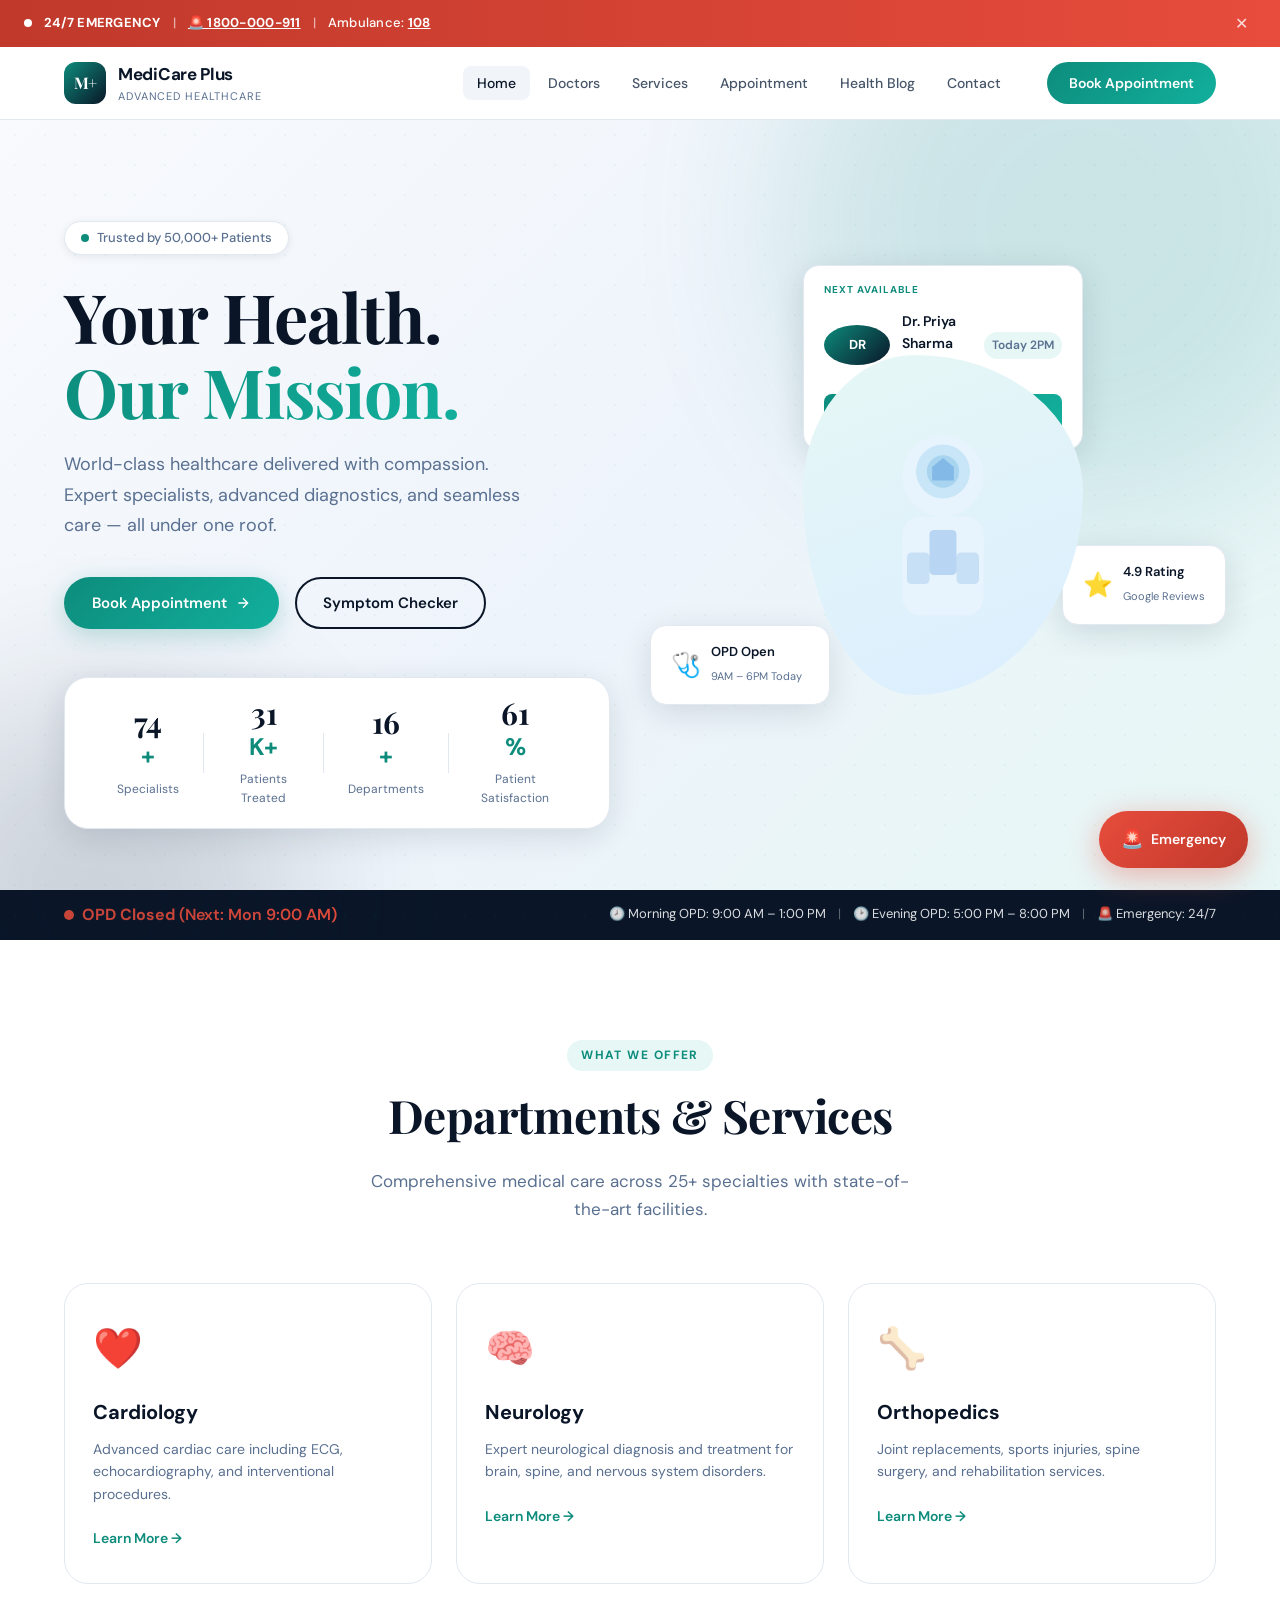
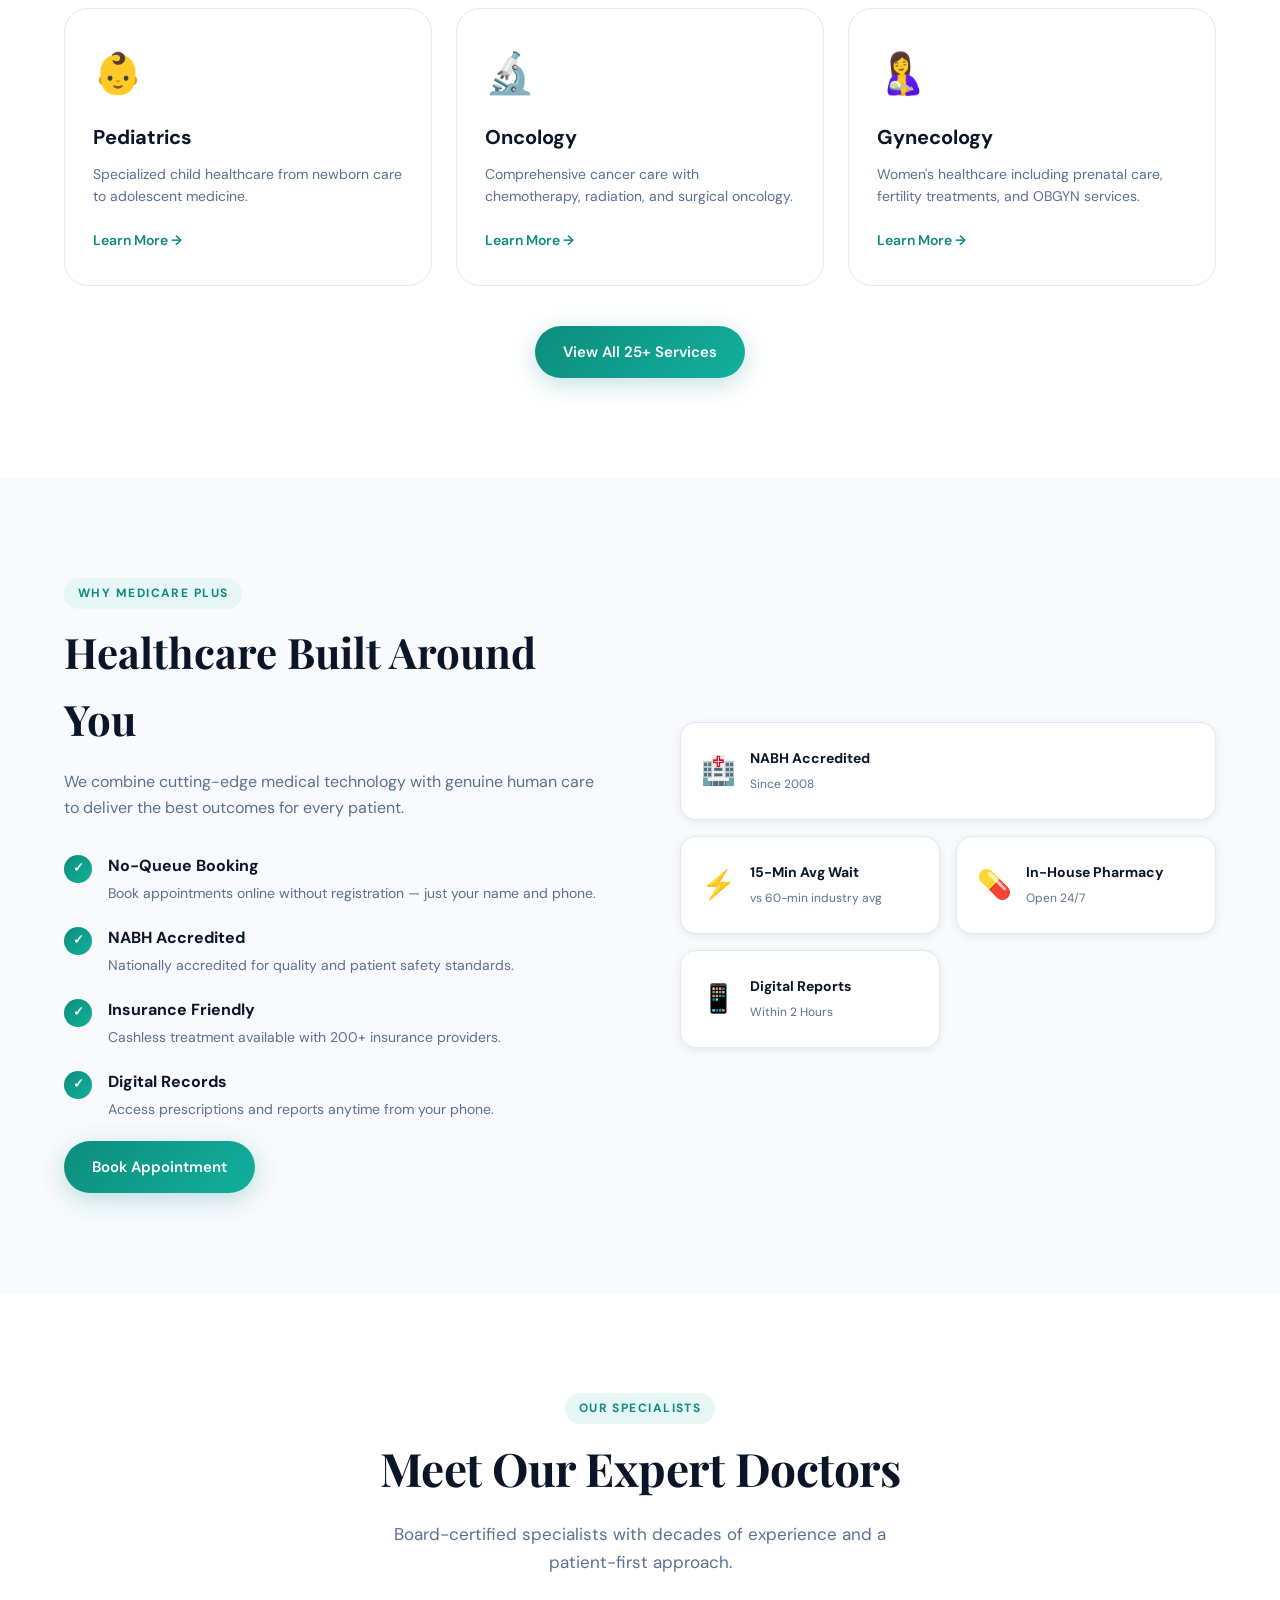
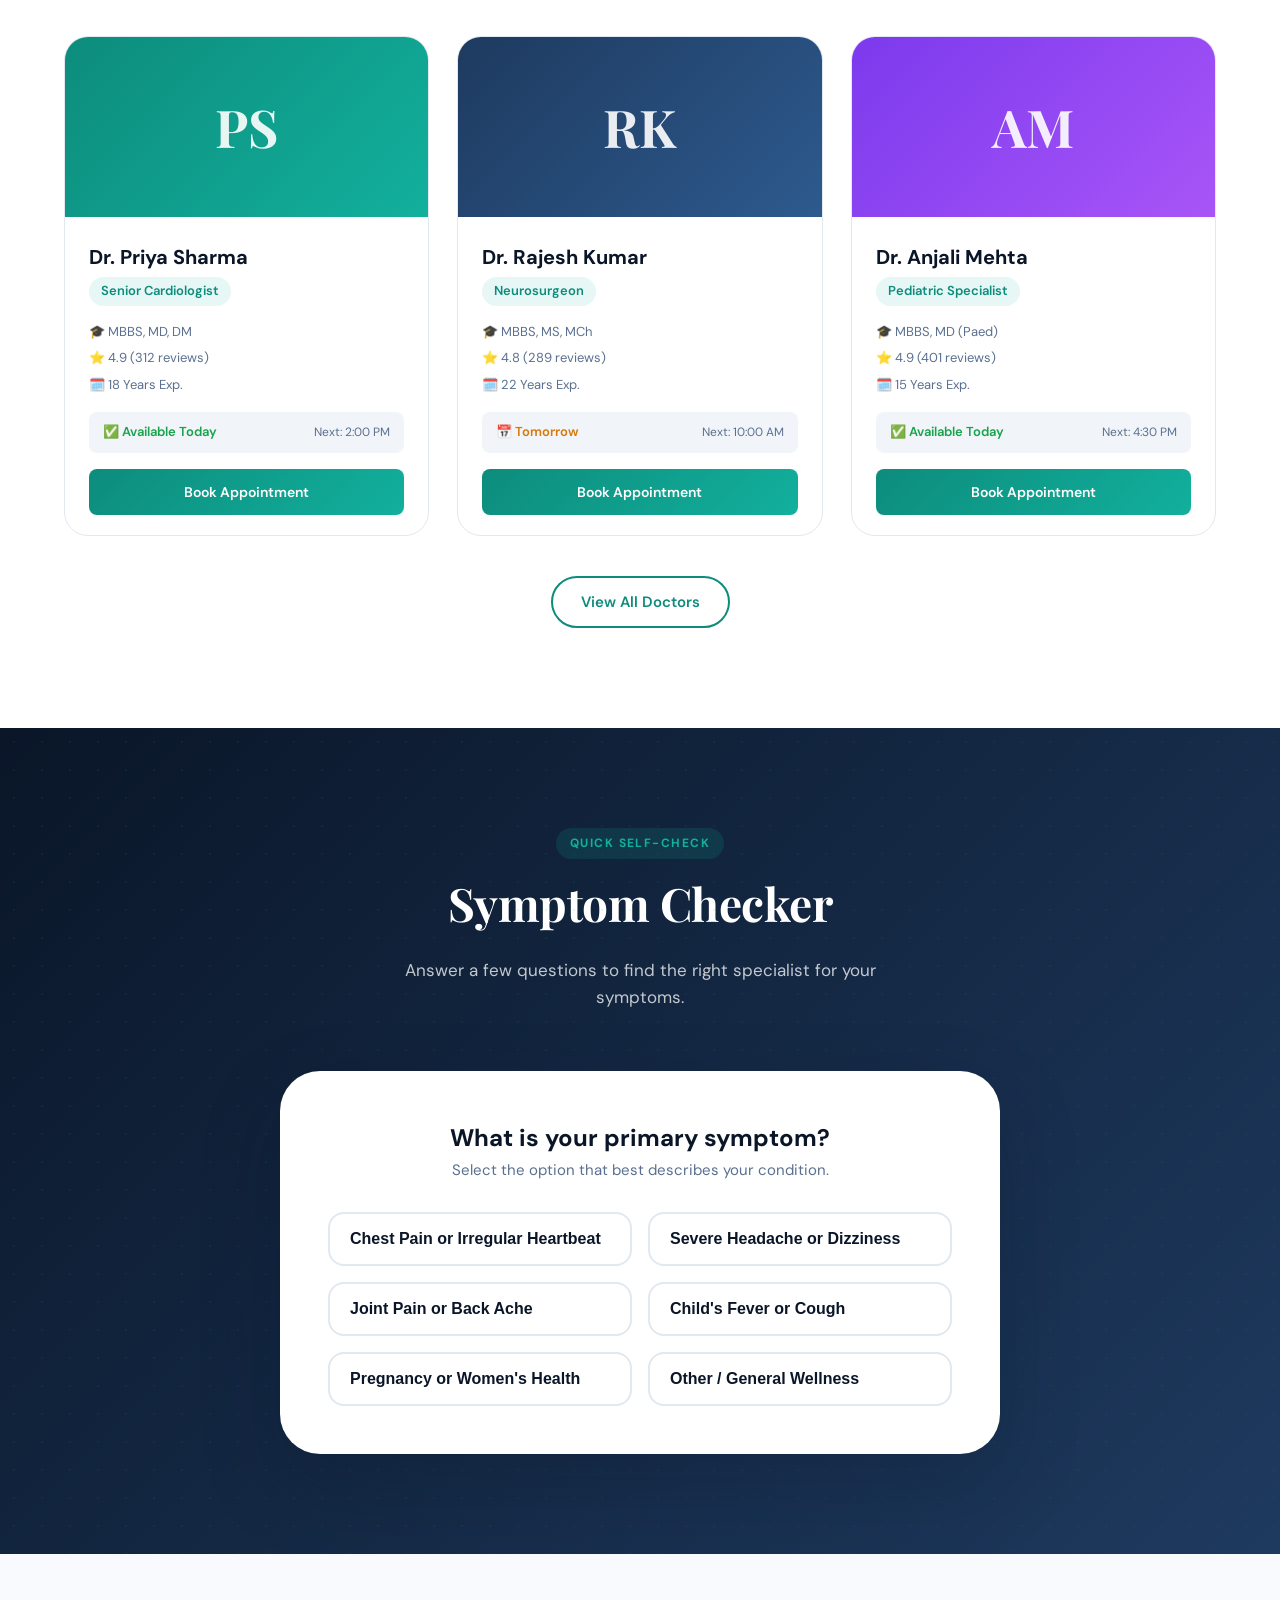
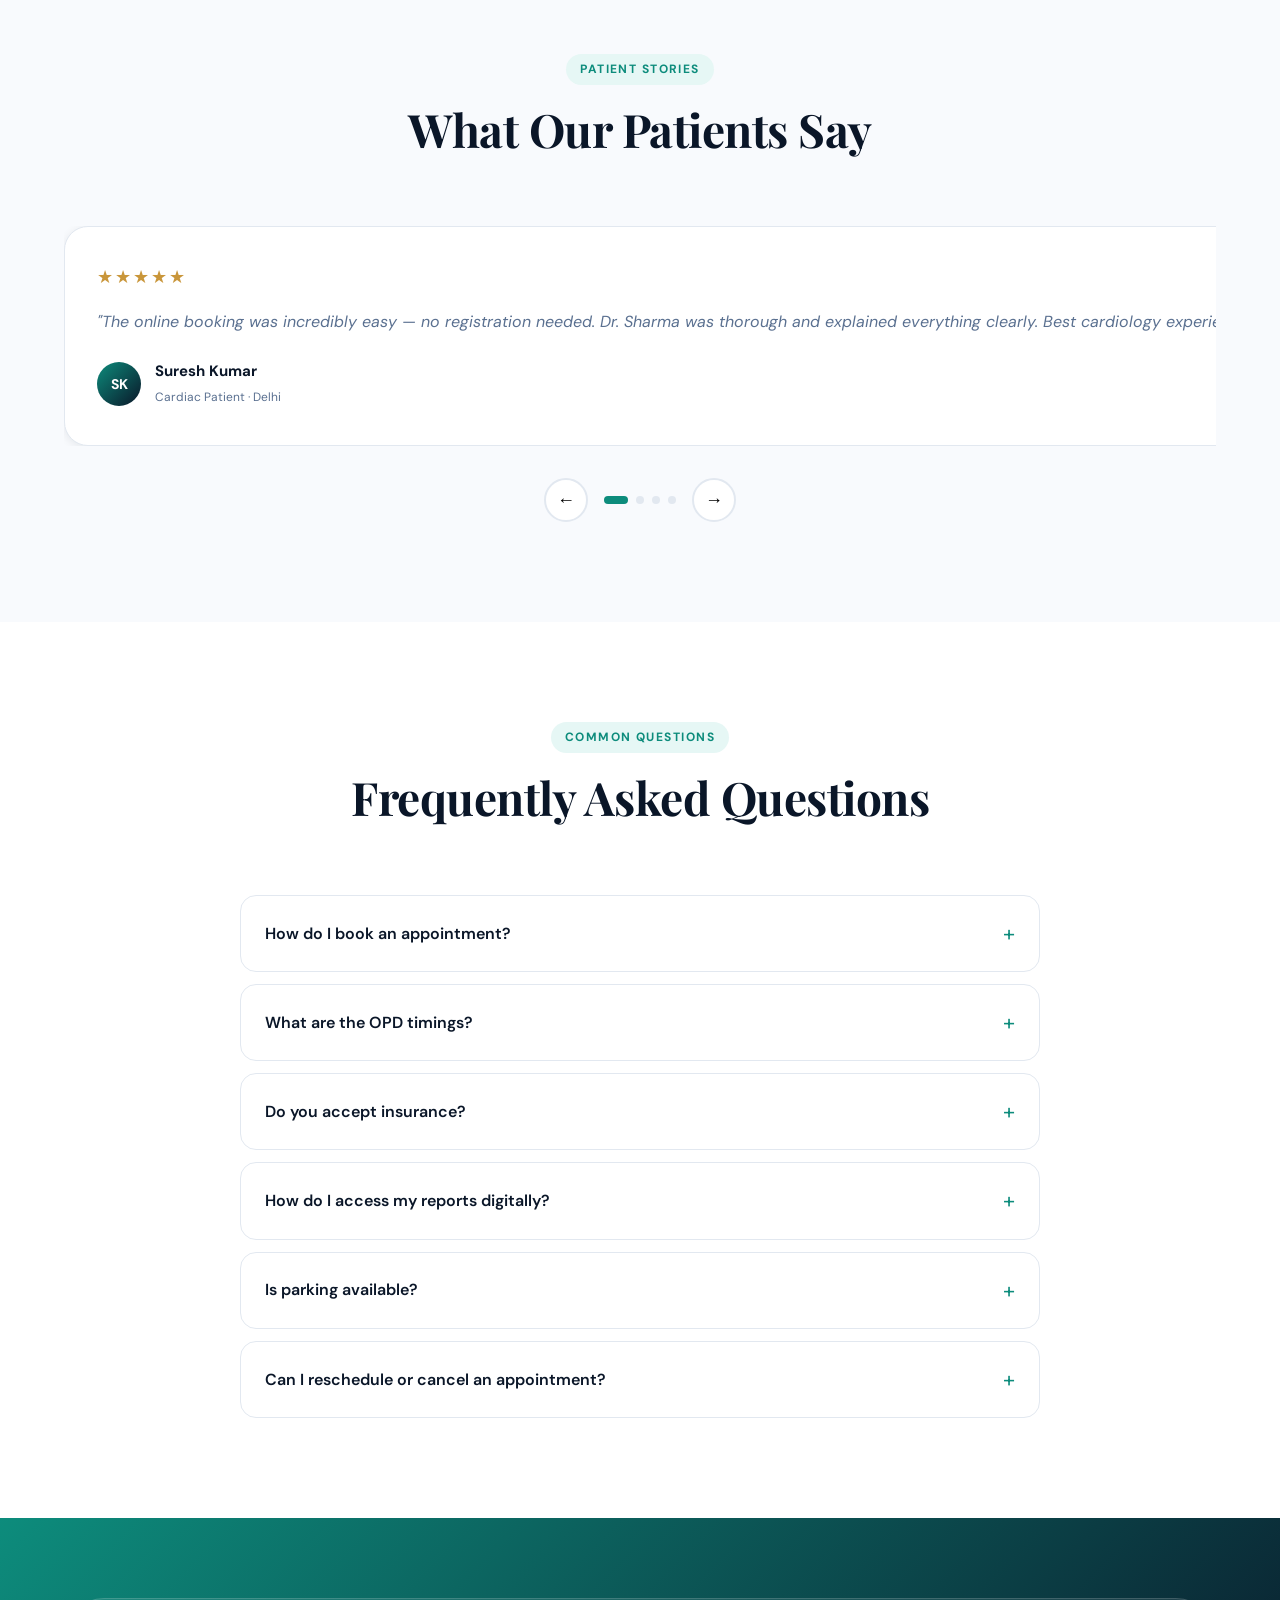
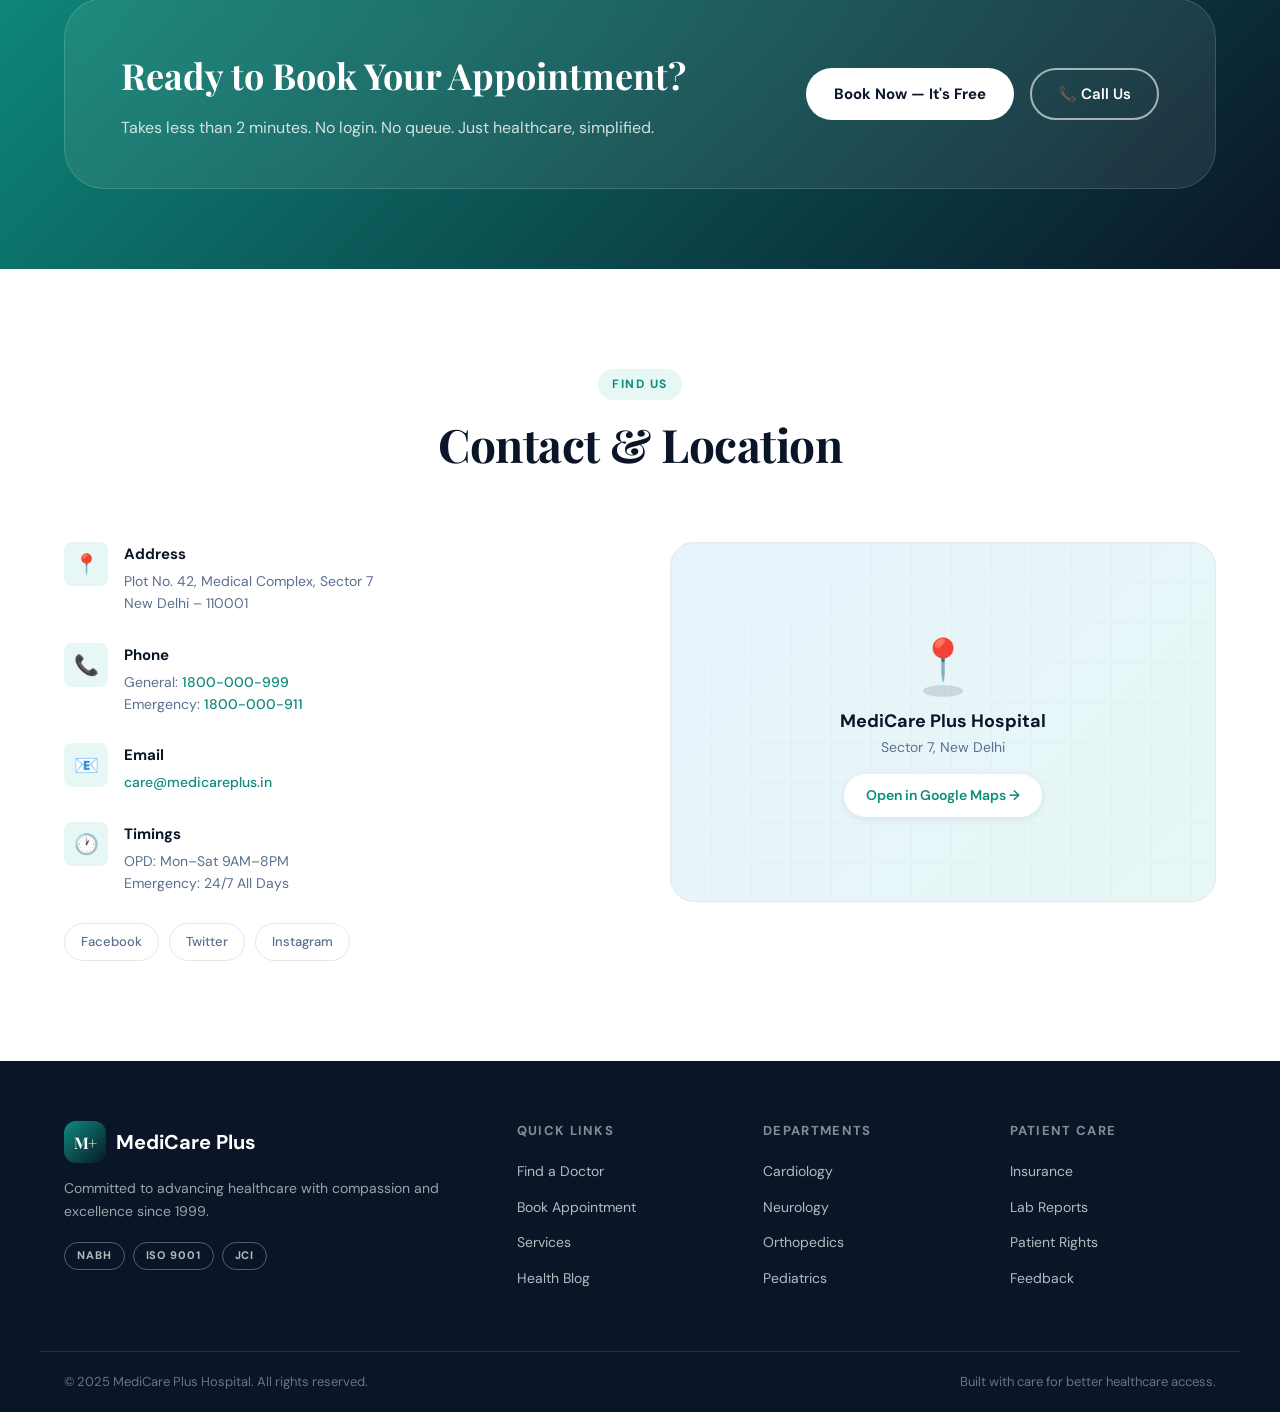
==== index.html @ 59590e00 "Fix structure, remove 503 error, add README and Vercel config" ====
<!DOCTYPE html>
<html lang="en">
<head>
  <meta charset="UTF-8" />
  <meta name="viewport" content="width=device-width, initial-scale=1.0" />
  <meta name="description" content="MediCare Plus — Advanced healthcare with compassionate service. Book appointments online, meet our specialists, and access world-class medical care." />
  <title>MediCare Plus Hospital | Advanced Healthcare</title>
  <link rel="stylesheet" href="css/styles.css" />
  <link rel="stylesheet" href="css/animations.css" />
  <link rel="preconnect" href="https://fonts.googleapis.com" />
  <link href="https://fonts.googleapis.com/css2?family=Playfair+Display:wght@400;600;700&family=DM+Sans:wght@300;400;500;600&family=DM+Mono:wght@400;500&display=swap" rel="stylesheet" />
</head>
<body>

  <!-- Emergency Floating Banner -->
  <div class="emergency-banner" id="emergencyBanner">
    <div class="emergency-inner">
      <span class="pulse-dot"></span>
      <strong>24/7 EMERGENCY</strong>
      <span class="sep">|</span>
      <a href="tel:+911800000911">🚨 1800-000-911</a>
      <span class="sep">|</span>
      <span>Ambulance: <a href="tel:+91108">108</a></span>
    </div>
    <button class="banner-close" onclick="document.getElementById('emergencyBanner').style.display='none'">✕</button>
  </div>

  <!-- Emergency Floating Call Button -->
  <a href="tel:+911800000911" class="fab-emergency" title="Emergency Call">
    <span class="fab-icon">🚨</span>
    <span class="fab-label">Emergency</span>
  </a>

  <!-- Navigation -->
  <nav class="navbar" id="navbar">
    <div class="nav-container">
      <a href="index.html" class="nav-logo">
        <div class="logo-mark">M+</div>
        <div class="logo-text">
          <span class="logo-name">MediCare Plus</span>
          <span class="logo-tagline">Advanced Healthcare</span>
        </div>
      </a>
      <ul class="nav-links" id="navLinks">
        <li><a href="index.html" class="active">Home</a></li>
        <li><a href="doctors.html">Doctors</a></li>
        <li><a href="services.html">Services</a></li>
        <li><a href="appointment.html">Appointment</a></li>
        <li><a href="blog.html">Health Blog</a></li>
        <li><a href="#contact">Contact</a></li>
      </ul>
      <a href="appointment.html" class="nav-cta">Book Appointment</a>
      <button class="nav-hamburger" id="hamburger" onclick="toggleMobileMenu()">
        <span></span><span></span><span></span>
      </button>
    </div>
  </nav>

  <!-- Hero Section -->
  <section class="hero" id="home">
    <div class="hero-bg">
      <div class="hero-shape shape-1"></div>
      <div class="hero-shape shape-2"></div>
      <div class="hero-dots"></div>
    </div>
    <div class="hero-container">
      <div class="hero-content animate-in">
        <div class="hero-badge">
          <span class="badge-dot"></span>
          Trusted by 50,000+ Patients
        </div>
        <h1 class="hero-title">
          Your Health.<br/>
          <span class="title-accent">Our Mission.</span>
        </h1>
        <p class="hero-subtitle">
          World-class healthcare delivered with compassion. Expert specialists, advanced diagnostics, and seamless care — all under one roof.
        </p>
        <div class="hero-actions">
          <a href="appointment.html" class="btn-primary">
            Book Appointment
            <svg width="16" height="16" viewBox="0 0 24 24" fill="none" stroke="currentColor" stroke-width="2"><path d="M5 12h14M12 5l7 7-7 7"/></svg>
          </a>
          <a href="#symptom-checker" class="btn-outline">Symptom Checker</a>
        </div>
        <div class="hero-stats">
          <div class="stat-item">
            <span class="stat-num" data-count="120">0</span><span>+</span>
            <span class="stat-label">Specialists</span>
          </div>
          <div class="stat-divider"></div>
          <div class="stat-item">
            <span class="stat-num" data-count="50">0</span><span>K+</span>
            <span class="stat-label">Patients Treated</span>
          </div>
          <div class="stat-divider"></div>
          <div class="stat-item">
            <span class="stat-num" data-count="25">0</span><span>+</span>
            <span class="stat-label">Departments</span>
          </div>
          <div class="stat-divider"></div>
          <div class="stat-item">
            <span class="stat-num" data-count="98">0</span><span>%</span>
            <span class="stat-label">Patient Satisfaction</span>
          </div>
        </div>
      </div>
      <div class="hero-visual animate-in-right">
        <div class="hero-card main-card">
          <div class="card-header-strip">Next Available</div>
          <div class="doctor-mini">
            <div class="doc-avatar doc-av-1">DR</div>
            <div>
              <strong>Dr. Priya Sharma</strong>
              <span>Cardiologist</span>
            </div>
            <span class="avail-badge avail-now">Today 2PM</span>
          </div>
          <a href="appointment.html" class="card-btn">Book Now</a>
        </div>
        <div class="hero-card float-card-1">
          <div class="fc-icon">🩺</div>
          <div>
            <strong>OPD Open</strong>
            <span>9AM – 6PM Today</span>
          </div>
        </div>
        <div class="hero-card float-card-2">
          <div class="fc-icon">⭐</div>
          <div>
            <strong>4.9 Rating</strong>
            <span>Google Reviews</span>
          </div>
        </div>
        <div class="hero-img-wrap">
          <div class="hero-img-placeholder">
            <svg viewBox="0 0 200 240" xmlns="http://www.w3.org/2000/svg">
              <circle cx="100" cy="70" r="45" fill="#e8f4fd"/>
              <rect x="55" y="115" width="90" height="110" rx="20" fill="#e8f4fd"/>
              <circle cx="100" cy="65" r="30" fill="#c8e6f7"/>
              <rect x="85" y="130" width="30" height="50" rx="5" fill="#4a90d9" opacity="0.3"/>
              <rect x="60" y="155" width="25" height="35" rx="5" fill="#4a90d9" opacity="0.2"/>
              <rect x="115" y="155" width="25" height="35" rx="5" fill="#4a90d9" opacity="0.2"/>
              <circle cx="100" cy="65" r="18" fill="#a8d4f0"/>
              <path d="M88 60 L100 50 L112 60 L112 75 L88 75 Z" fill="#4a90d9" opacity="0.4"/>
            </svg>
          </div>
        </div>
      </div>
    </div>
    <!-- Live OPD Timing Indicator -->
    <div class="opd-bar">
      <div class="opd-container">
        <div class="opd-item" id="opdStatus">
          <span class="opd-pulse" id="opdPulse"></span>
          <span id="opdText">Checking OPD Status...</span>
        </div>
        <div class="opd-timings">
          <span>🕗 Morning OPD: 9:00 AM – 1:00 PM</span>
          <span class="opd-sep">|</span>
          <span>🕑 Evening OPD: 5:00 PM – 8:00 PM</span>
          <span class="opd-sep">|</span>
          <span>🚨 Emergency: 24/7</span>
        </div>
      </div>
    </div>
  </section>

  <!-- Services Section -->
  <section class="services-preview section-pad" id="services">
    <div class="container">
      <div class="section-header">
        <span class="section-label">What We Offer</span>
        <h2>Departments & Services</h2>
        <p>Comprehensive medical care across 25+ specialties with state-of-the-art facilities.</p>
      </div>
      <div class="services-grid">
        <div class="service-card reveal">
          <div class="service-icon">❤️</div>
          <h3>Cardiology</h3>
          <p>Advanced cardiac care including ECG, echocardiography, and interventional procedures.</p>
          <a href="services.html#cardiology" class="service-link">Learn More →</a>
        </div>
        <div class="service-card reveal">
          <div class="service-icon">🧠</div>
          <h3>Neurology</h3>
          <p>Expert neurological diagnosis and treatment for brain, spine, and nervous system disorders.</p>
          <a href="services.html#neurology" class="service-link">Learn More →</a>
        </div>
        <div class="service-card reveal">
          <div class="service-icon">🦴</div>
          <h3>Orthopedics</h3>
          <p>Joint replacements, sports injuries, spine surgery, and rehabilitation services.</p>
          <a href="services.html#ortho" class="service-link">Learn More →</a>
        </div>
        <div class="service-card reveal">
          <div class="service-icon">👶</div>
          <h3>Pediatrics</h3>
          <p>Specialized child healthcare from newborn care to adolescent medicine.</p>
          <a href="services.html#pediatrics" class="service-link">Learn More →</a>
        </div>
        <div class="service-card reveal">
          <div class="service-icon">🔬</div>
          <h3>Oncology</h3>
          <p>Comprehensive cancer care with chemotherapy, radiation, and surgical oncology.</p>
          <a href="services.html#oncology" class="service-link">Learn More →</a>
        </div>
        <div class="service-card reveal">
          <div class="service-icon">🤱</div>
          <h3>Gynecology</h3>
          <p>Women's healthcare including prenatal care, fertility treatments, and OBGYN services.</p>
          <a href="services.html#gynecology" class="service-link">Learn More →</a>
        </div>
      </div>
      <div class="text-center mt-40">
        <a href="services.html" class="btn-primary">View All 25+ Services</a>
      </div>
    </div>
  </section>

  <!-- Why Choose Us -->
  <section class="why-us section-pad">
    <div class="container">
      <div class="why-grid">
        <div class="why-content reveal">
          <span class="section-label">Why MediCare Plus</span>
          <h2>Healthcare Built Around You</h2>
          <p>We combine cutting-edge medical technology with genuine human care to deliver the best outcomes for every patient.</p>
          <div class="why-list">
            <div class="why-item">
              <div class="why-check">✓</div>
              <div>
                <strong>No-Queue Booking</strong>
                <p>Book appointments online without registration — just your name and phone.</p>
              </div>
            </div>
            <div class="why-item">
              <div class="why-check">✓</div>
              <div>
                <strong>NABH Accredited</strong>
                <p>Nationally accredited for quality and patient safety standards.</p>
              </div>
            </div>
            <div class="why-item">
              <div class="why-check">✓</div>
              <div>
                <strong>Insurance Friendly</strong>
                <p>Cashless treatment available with 200+ insurance providers.</p>
              </div>
            </div>
            <div class="why-item">
              <div class="why-check">✓</div>
              <div>
                <strong>Digital Records</strong>
                <p>Access prescriptions and reports anytime from your phone.</p>
              </div>
            </div>
          </div>
          <a href="appointment.html" class="btn-primary mt-20">Book Appointment</a>
        </div>
        <div class="why-visual reveal">
          <div class="why-cards-stack">
            <div class="wc-card wc-1">
              <div class="wc-icon">🏥</div>
              <div>
                <strong>NABH Accredited</strong>
                <span>Since 2008</span>
              </div>
            </div>
            <div class="wc-card wc-2">
              <div class="wc-icon">⚡</div>
              <div>
                <strong>15-Min Avg Wait</strong>
                <span>vs 60-min industry avg</span>
              </div>
            </div>
            <div class="wc-card wc-3">
              <div class="wc-icon">💊</div>
              <div>
                <strong>In-House Pharmacy</strong>
                <span>Open 24/7</span>
              </div>
            </div>
            <div class="wc-card wc-4">
              <div class="wc-icon">📱</div>
              <div>
                <strong>Digital Reports</strong>
                <span>Within 2 Hours</span>
              </div>
            </div>
          </div>
        </div>
      </div>
    </div>
  </section>

  <!-- Featured Doctors -->
  <section class="doctors-preview section-pad" id="doctors">
    <div class="container">
      <div class="section-header">
        <span class="section-label">Our Specialists</span>
        <h2>Meet Our Expert Doctors</h2>
        <p>Board-certified specialists with decades of experience and a patient-first approach.</p>
      </div>
      <div class="doctors-grid">
        <div class="doctor-card reveal">
          <div class="doc-photo doc-photo-1">
            <div class="doc-initials">PS</div>
          </div>
          <div class="doc-info">
            <h3>Dr. Priya Sharma</h3>
            <span class="doc-spec">Senior Cardiologist</span>
            <div class="doc-meta">
              <span>🎓 MBBS, MD, DM</span>
              <span>⭐ 4.9 (312 reviews)</span>
              <span>🗓️ 18 Years Exp.</span>
            </div>
            <div class="doc-avail">
              <span class="avail-today">✅ Available Today</span>
              <span class="next-slot">Next: 2:00 PM</span>
            </div>
            <a href="appointment.html?doc=priya-sharma" class="btn-book">Book Appointment</a>
          </div>
        </div>
        <div class="doctor-card reveal">
          <div class="doc-photo doc-photo-2">
            <div class="doc-initials">RK</div>
          </div>
          <div class="doc-info">
            <h3>Dr. Rajesh Kumar</h3>
            <span class="doc-spec">Neurosurgeon</span>
            <div class="doc-meta">
              <span>🎓 MBBS, MS, MCh</span>
              <span>⭐ 4.8 (289 reviews)</span>
              <span>🗓️ 22 Years Exp.</span>
            </div>
            <div class="doc-avail">
              <span class="avail-tomorrow">📅 Tomorrow</span>
              <span class="next-slot">Next: 10:00 AM</span>
            </div>
            <a href="appointment.html?doc=rajesh-kumar" class="btn-book">Book Appointment</a>
          </div>
        </div>
        <div class="doctor-card reveal">
          <div class="doc-photo doc-photo-3">
            <div class="doc-initials">AM</div>
          </div>
          <div class="doc-info">
            <h3>Dr. Anjali Mehta</h3>
            <span class="doc-spec">Pediatric Specialist</span>
            <div class="doc-meta">
              <span>🎓 MBBS, MD (Paed)</span>
              <span>⭐ 4.9 (401 reviews)</span>
              <span>🗓️ 15 Years Exp.</span>
            </div>
            <div class="doc-avail">
              <span class="avail-today">✅ Available Today</span>
              <span class="next-slot">Next: 4:30 PM</span>
            </div>
            <a href="appointment.html?doc=anjali-mehta" class="btn-book">Book Appointment</a>
          </div>
        </div>
      </div>
      <div class="text-center mt-40">
        <a href="doctors.html" class="btn-outline-dark">View All Doctors</a>
      </div>
    </div>
  </section>

  <!-- Symptom Checker -->
  <section class="symptom-section section-pad" id="symptom-checker">
    <div class="container">
      <div class="section-header light">
        <span class="section-label light">Quick Self-Check</span>
        <h2>Symptom Checker</h2>
        <p>Answer a few questions to find the right specialist for your symptoms.</p>
      </div>
      <div class="symptom-checker-wrap">
        <div class="symptom-checker" id="symptomChecker">
          <!-- Steps injected by JS -->
        </div>
      </div>
    </div>
  </section>

  <!-- Testimonials -->
  <section class="testimonials section-pad" id="testimonials">
    <div class="container">
      <div class="section-header">
        <span class="section-label">Patient Stories</span>
        <h2>What Our Patients Say</h2>
      </div>
      <div class="testimonials-track" id="testimonialsTrack">
        <div class="testimonial-card">
          <div class="test-stars">★★★★★</div>
          <p>"The online booking was incredibly easy — no registration needed. Dr. Sharma was thorough and explained everything clearly. Best cardiology experience I've had."</p>
          <div class="test-author">
            <div class="test-avatar ta-1">SK</div>
            <div>
              <strong>Suresh Kumar</strong>
              <span>Cardiac Patient · Delhi</span>
            </div>
          </div>
        </div>
        <div class="testimonial-card">
          <div class="test-stars">★★★★★</div>
          <p>"I was so worried about my daughter, but Dr. Anjali made both of us feel completely at ease. The digital prescription was a great touch — no more lost papers!"</p>
          <div class="test-author">
            <div class="test-avatar ta-2">MP</div>
            <div>
              <strong>Meera Patel</strong>
              <span>Pediatric Patient's Parent</span>
            </div>
          </div>
        </div>
        <div class="testimonial-card">
          <div class="test-stars">★★★★★</div>
          <p>"Emergency care was prompt and professional. The 24/7 helpline is real — someone picked up immediately and guided me throughout. Truly impressive hospital."</p>
          <div class="test-author">
            <div class="test-avatar ta-3">AR</div>
            <div>
              <strong>Amit Rao</strong>
              <span>Emergency Care Patient</span>
            </div>
          </div>
        </div>
        <div class="testimonial-card">
          <div class="test-stars">★★★★★</div>
          <p>"Reports were ready within 2 hours and sent directly to my phone. The OPD was organized, minimal wait, and Dr. Kumar was brilliant. Highly recommended!"</p>
          <div class="test-author">
            <div class="test-avatar ta-4">NV</div>
            <div>
              <strong>Neha Verma</strong>
              <span>Neurology Patient</span>
            </div>
          </div>
        </div>
      </div>
      <div class="testimonial-controls">
        <button onclick="scrollTestimonials(-1)" class="tc-btn">←</button>
        <div class="tc-dots" id="tcDots"></div>
        <button onclick="scrollTestimonials(1)" class="tc-btn">→</button>
      </div>
    </div>
  </section>

  <!-- FAQ Section -->
  <section class="faq section-pad" id="faq">
    <div class="container">
      <div class="section-header">
        <span class="section-label">Common Questions</span>
        <h2>Frequently Asked Questions</h2>
      </div>
      <div class="faq-grid">
        <div class="faq-item reveal" onclick="toggleFAQ(this)">
          <div class="faq-q">
            <span>How do I book an appointment?</span>
            <span class="faq-arrow">+</span>
          </div>
          <div class="faq-a">
            <p>Simply click "Book Appointment," choose your department or doctor, select a date and time, and fill in your name and phone number. No registration or login required. You'll receive a confirmation SMS.</p>
          </div>
        </div>
        <div class="faq-item reveal" onclick="toggleFAQ(this)">
          <div class="faq-q">
            <span>What are the OPD timings?</span>
            <span class="faq-arrow">+</span>
          </div>
          <div class="faq-a">
            <p>Morning OPD: 9:00 AM – 1:00 PM. Evening OPD: 5:00 PM – 8:00 PM. The Emergency department is open 24 hours, 7 days a week, including public holidays.</p>
          </div>
        </div>
        <div class="faq-item reveal" onclick="toggleFAQ(this)">
          <div class="faq-q">
            <span>Do you accept insurance?</span>
            <span class="faq-arrow">+</span>
          </div>
          <div class="faq-a">
            <p>Yes, we offer cashless treatment with 200+ insurance providers including Star Health, HDFC ERGO, Bajaj Allianz, ICICI Lombard, and all government health schemes. Please carry your insurance card at the time of visit.</p>
          </div>
        </div>
        <div class="faq-item reveal" onclick="toggleFAQ(this)">
          <div class="faq-q">
            <span>How do I access my reports digitally?</span>
            <span class="faq-arrow">+</span>
          </div>
          <div class="faq-a">
            <p>Lab reports are typically ready within 2 hours and sent via SMS link to your registered mobile number. You can also access them through our Prescription Portal by entering your patient ID and mobile number.</p>
          </div>
        </div>
        <div class="faq-item reveal" onclick="toggleFAQ(this)">
          <div class="faq-q">
            <span>Is parking available?</span>
            <span class="faq-arrow">+</span>
          </div>
          <div class="faq-a">
            <p>Yes, we have a multi-level parking facility with 300+ spaces available for patients and visitors. The first 2 hours are complimentary for patients with an active OPD token.</p>
          </div>
        </div>
        <div class="faq-item reveal" onclick="toggleFAQ(this)">
          <div class="faq-q">
            <span>Can I reschedule or cancel an appointment?</span>
            <span class="faq-arrow">+</span>
          </div>
          <div class="faq-a">
            <p>Yes, appointments can be rescheduled or cancelled up to 2 hours before the scheduled time. Use the link in your confirmation SMS or call our helpline at 1800-000-999.</p>
          </div>
        </div>
      </div>
    </div>
  </section>

  <!-- Quick Appointment CTA -->
  <section class="cta-section section-pad">
    <div class="container">
      <div class="cta-inner reveal">
        <div class="cta-content">
          <h2>Ready to Book Your Appointment?</h2>
          <p>Takes less than 2 minutes. No login. No queue. Just healthcare, simplified.</p>
        </div>
        <div class="cta-actions">
          <a href="appointment.html" class="btn-white">Book Now — It's Free</a>
          <a href="tel:+911800000999" class="btn-outline-white">📞 Call Us</a>
        </div>
      </div>
    </div>
  </section>

  <!-- Contact & Map Section -->
  <section class="contact section-pad" id="contact">
    <div class="container">
      <div class="section-header">
        <span class="section-label">Find Us</span>
        <h2>Contact & Location</h2>
      </div>
      <div class="contact-grid">
        <div class="contact-info reveal">
          <div class="contact-item">
            <div class="ci-icon">📍</div>
            <div>
              <strong>Address</strong>
              <p>Plot No. 42, Medical Complex, Sector 7<br/>New Delhi – 110001</p>
            </div>
          </div>
          <div class="contact-item">
            <div class="ci-icon">📞</div>
            <div>
              <strong>Phone</strong>
              <p>General: <a href="tel:+911800000999">1800-000-999</a><br/>Emergency: <a href="tel:+911800000911">1800-000-911</a></p>
            </div>
          </div>
          <div class="contact-item">
            <div class="ci-icon">📧</div>
            <div>
              <strong>Email</strong>
              <p><a href="mailto:care@medicareplus.in">care@medicareplus.in</a></p>
            </div>
          </div>
          <div class="contact-item">
            <div class="ci-icon">🕐</div>
            <div>
              <strong>Timings</strong>
              <p>OPD: Mon–Sat 9AM–8PM<br/>Emergency: 24/7 All Days</p>
            </div>
          </div>
          <div class="social-links">
            <a href="#" class="social-btn">Facebook</a>
            <a href="#" class="social-btn">Twitter</a>
            <a href="#" class="social-btn">Instagram</a>
          </div>
        </div>
        <div class="map-placeholder reveal">
          <div class="map-mock">
            <div class="map-pin-anim">
              <div class="map-pin">📍</div>
              <div class="map-ring"></div>
            </div>
            <p>MediCare Plus Hospital</p>
            <span>Sector 7, New Delhi</span>
            <a href="https://maps.google.com" target="_blank" class="map-link">Open in Google Maps →</a>
          </div>
        </div>
      </div>
    </div>
  </section>

  <!-- Footer -->
  <footer class="footer">
    <div class="footer-top">
      <div class="footer-container">
        <div class="footer-brand">
          <div class="footer-logo">
            <div class="logo-mark">M+</div>
            <span>MediCare Plus</span>
          </div>
          <p>Committed to advancing healthcare with compassion and excellence since 1999.</p>
          <div class="footer-accred">
            <span class="accred-badge">NABH</span>
            <span class="accred-badge">ISO 9001</span>
            <span class="accred-badge">JCI</span>
          </div>
        </div>
        <div class="footer-links">
          <h4>Quick Links</h4>
          <ul>
            <li><a href="doctors.html">Find a Doctor</a></li>
            <li><a href="appointment.html">Book Appointment</a></li>
            <li><a href="services.html">Services</a></li>
            <li><a href="blog.html">Health Blog</a></li>
          </ul>
        </div>
        <div class="footer-links">
          <h4>Departments</h4>
          <ul>
            <li><a href="services.html#cardiology">Cardiology</a></li>
            <li><a href="services.html#neurology">Neurology</a></li>
            <li><a href="services.html#orthopedics">Orthopedics</a></li>
            <li><a href="services.html#pediatrics">Pediatrics</a></li>
          </ul>
        </div>
        <div class="footer-links">
          <h4>Patient Care</h4>
          <ul>
            <li><a href="#">Insurance</a></li>
            <li><a href="#">Lab Reports</a></li>
            <li><a href="#">Patient Rights</a></li>
            <li><a href="#">Feedback</a></li>
          </ul>
        </div>
      </div>
    </div>
    <div class="footer-bottom">
      <p>© 2025 MediCare Plus Hospital. All rights reserved.</p>
      <p>Built with care for better healthcare access.</p>
    </div>
  </footer>

  <script src="js/main.js"></script>
  <script src="js/symptom-checker.js"></script>
  <script src="js/animations.js"></script>
</body>
</html>
---- css/styles.css ----
/* ============================================================
   MediCare Plus — Main Stylesheet
   Design Direction: Refined Medical Luxury
   Palette: Deep Navy + Clean White + Healing Teal
   ============================================================ */

:root {
  --navy: #0a1628;
  --navy-mid: #132244;
  --navy-light: #1e3a5f;
  --teal: #0d8c7c;
  --teal-light: #12b09d;
  --teal-pale: #e6f7f5;
  --accent: #e85d26;
  --gold: #c9963a;
  --white: #ffffff;
  --off-white: #f8fafd;
  --gray-100: #f1f5f9;
  --gray-200: #e2e8f0;
  --gray-400: #94a3b8;
  --gray-600: #475569;
  --gray-800: #1e293b;
  --text: #1a2744;
  --text-muted: #5a7090;

  --font-display: 'Playfair Display', Georgia, serif;
  --font-body: 'DM Sans', sans-serif;
  --font-mono: 'DM Mono', monospace;

  --shadow-sm: 0 2px 8px rgba(10,22,40,0.08);
  --shadow-md: 0 8px 32px rgba(10,22,40,0.12);
  --shadow-lg: 0 20px 60px rgba(10,22,40,0.18);
  --shadow-xl: 0 32px 80px rgba(10,22,40,0.24);

  --radius-sm: 8px;
  --radius-md: 16px;
  --radius-lg: 24px;
  --radius-xl: 40px;
  --radius-full: 9999px;

  --transition: all 0.3s cubic-bezier(0.4, 0, 0.2, 1);
  --transition-slow: all 0.6s cubic-bezier(0.4, 0, 0.2, 1);
}

/* ===== RESET & BASE ===== */
*, *::before, *::after { margin: 0; padding: 0; box-sizing: border-box; }

html { scroll-behavior: smooth; font-size: 16px; }

body {
  font-family: var(--font-body);
  color: var(--text);
  background: var(--white);
  line-height: 1.6;
  overflow-x: hidden;
}

a { text-decoration: none; color: inherit; }
ul { list-style: none; }
img { max-width: 100%; display: block; }

.container { max-width: 1200px; margin: 0 auto; padding: 0 24px; }
.section-pad { padding: 100px 0; }
.text-center { text-align: center; }
.mt-40 { margin-top: 40px; }
.mt-20 { margin-top: 20px; }

/* ===== EMERGENCY BANNER ===== */
.emergency-banner {
  background: linear-gradient(90deg, #c0392b, #e74c3c, #c0392b);
  background-size: 200% 100%;
  animation: bannerFlow 3s linear infinite;
  color: white;
  padding: 10px 24px;
  display: flex;
  align-items: center;
  justify-content: space-between;
  font-size: 13px;
  font-weight: 500;
  position: relative;
  z-index: 1000;
  letter-spacing: 0.02em;
}
@keyframes bannerFlow {
  0% { background-position: 0% 0%; }
  100% { background-position: 200% 0%; }
}
.emergency-inner { display: flex; align-items: center; gap: 12px; }
.emergency-inner a { color: white; font-weight: 700; text-decoration: underline; }
.pulse-dot {
  width: 8px; height: 8px;
  background: white;
  border-radius: 50%;
  display: inline-block;
  animation: pulseAnim 1.2s ease-in-out infinite;
}
@keyframes pulseAnim {
  0%, 100% { opacity: 1; transform: scale(1); }
  50% { opacity: 0.4; transform: scale(1.5); }
}
.sep { opacity: 0.6; }
.banner-close {
  background: none; border: none; color: white;
  cursor: pointer; font-size: 16px; opacity: 0.8;
  padding: 4px 8px;
}
.banner-close:hover { opacity: 1; }

/* ===== FLOATING EMERGENCY BUTTON ===== */
.fab-emergency {
  position: fixed;
  bottom: 32px; right: 32px;
  background: linear-gradient(135deg, #e74c3c, #c0392b);
  color: white;
  border-radius: var(--radius-full);
  padding: 14px 22px;
  display: flex; align-items: center; gap: 8px;
  box-shadow: 0 8px 32px rgba(231,76,60,0.4);
  z-index: 999;
  font-weight: 600; font-size: 14px;
  transition: var(--transition);
  animation: fabPulse 2.5s ease-in-out infinite;
}
.fab-emergency:hover {
  transform: translateY(-3px) scale(1.05);
  box-shadow: 0 12px 40px rgba(231,76,60,0.6);
}
@keyframes fabPulse {
  0%, 100% { box-shadow: 0 8px 32px rgba(231,76,60,0.4); }
  50% { box-shadow: 0 8px 48px rgba(231,76,60,0.7); }
}
.fab-icon { font-size: 18px; }

/* ===== NAVIGATION ===== */
.navbar {
  position: sticky; top: 0; z-index: 900;
  background: rgba(255,255,255,0.97);
  backdrop-filter: blur(20px);
  border-bottom: 1px solid var(--gray-200);
  transition: var(--transition);
}
.navbar.scrolled {
  box-shadow: var(--shadow-md);
}
.nav-container {
  max-width: 1200px; margin: 0 auto;
  padding: 0 24px;
  display: flex; align-items: center; gap: 32px;
  height: 72px;
}
.nav-logo { display: flex; align-items: center; gap: 12px; }
.logo-mark {
  width: 42px; height: 42px;
  background: linear-gradient(135deg, var(--teal), var(--navy));
  color: white; border-radius: 12px;
  display: flex; align-items: center; justify-content: center;
  font-family: var(--font-display);
  font-weight: 700; font-size: 16px;
  letter-spacing: -0.5px;
}
.logo-text { display: flex; flex-direction: column; }
.logo-name { font-weight: 700; font-size: 17px; color: var(--navy); letter-spacing: -0.3px; }
.logo-tagline { font-size: 11px; color: var(--text-muted); letter-spacing: 0.08em; text-transform: uppercase; }

.nav-links { display: flex; align-items: center; gap: 4px; margin-left: auto; }
.nav-links a {
  padding: 8px 14px; border-radius: var(--radius-sm);
  font-size: 14px; font-weight: 500; color: var(--gray-600);
  transition: var(--transition);
}
.nav-links a:hover, .nav-links a.active {
  color: var(--navy); background: var(--gray-100);
}

.nav-cta {
  background: linear-gradient(135deg, var(--teal), var(--teal-light));
  color: white; padding: 10px 22px;
  border-radius: var(--radius-full);
  font-size: 14px; font-weight: 600;
  transition: var(--transition);
  white-space: nowrap;
}
.nav-cta:hover {
  transform: translateY(-1px);
  box-shadow: 0 6px 20px rgba(13,140,124,0.3);
}

.nav-hamburger {
  display: none; flex-direction: column; gap: 5px;
  background: none; border: none; cursor: pointer;
  padding: 6px;
}
.nav-hamburger span {
  display: block; width: 22px; height: 2px;
  background: var(--navy); border-radius: 2px;
  transition: var(--transition);
}

/* ===== HERO SECTION ===== */
.hero {
  background: linear-gradient(135deg, var(--off-white) 0%, #eef4fb 50%, var(--teal-pale) 100%);
  position: relative; overflow: hidden;
  padding: 0 0 0 0;
}
.hero-bg {
  position: absolute; inset: 0;
  pointer-events: none; overflow: hidden;
}
.hero-shape {
  position: absolute; border-radius: 50%;
  filter: blur(80px); opacity: 0.15;
}
.shape-1 {
  width: 600px; height: 600px;
  background: var(--teal);
  top: -200px; right: -100px;
}
.shape-2 {
  width: 400px; height: 400px;
  background: var(--navy);
  bottom: -150px; left: -100px;
}
.hero-dots {
  position: absolute; inset: 0;
  background-image: radial-gradient(circle, rgba(13,140,124,0.1) 1px, transparent 1px);
  background-size: 30px 30px;
  opacity: 0.5;
}
.hero-container {
  max-width: 1200px; margin: 0 auto; padding: 80px 24px 40px;
  display: grid; grid-template-columns: 1fr 1fr; gap: 60px;
  align-items: center; min-height: calc(100vh - 130px);
}
.hero-badge {
  display: inline-flex; align-items: center; gap: 8px;
  background: white; border: 1px solid var(--gray-200);
  padding: 6px 16px; border-radius: var(--radius-full);
  font-size: 13px; font-weight: 500; color: var(--text-muted);
  margin-bottom: 24px;
  box-shadow: var(--shadow-sm);
}
.badge-dot {
  width: 8px; height: 8px;
  background: var(--teal); border-radius: 50%;
  animation: pulseAnim 2s ease-in-out infinite;
}
.hero-title {
  font-family: var(--font-display);
  font-size: clamp(42px, 5.5vw, 68px);
  font-weight: 700; line-height: 1.1;
  color: var(--navy);
  letter-spacing: -1px;
  margin-bottom: 20px;
}
.title-accent {
  background: linear-gradient(135deg, var(--teal), var(--teal-light));
  -webkit-background-clip: text;
  -webkit-text-fill-color: transparent;
  background-clip: text;
}
.hero-subtitle {
  font-size: 18px; color: var(--text-muted);
  line-height: 1.7; max-width: 480px; margin-bottom: 36px;
}
.hero-actions { display: flex; gap: 16px; margin-bottom: 48px; flex-wrap: wrap; }

/* BUTTONS */
.btn-primary {
  display: inline-flex; align-items: center; gap: 8px;
  background: linear-gradient(135deg, var(--teal), var(--teal-light));
  color: white; padding: 14px 28px;
  border-radius: var(--radius-full);
  font-weight: 600; font-size: 15px;
  transition: var(--transition);
  box-shadow: 0 6px 24px rgba(13,140,124,0.25);
}
.btn-primary:hover {
  transform: translateY(-2px);
  box-shadow: 0 10px 32px rgba(13,140,124,0.4);
}
.btn-outline {
  display: inline-flex; align-items: center; gap: 8px;
  border: 2px solid var(--navy);
  color: var(--navy); padding: 12px 26px;
  border-radius: var(--radius-full);
  font-weight: 600; font-size: 15px;
  transition: var(--transition);
  background: transparent;
}
.btn-outline:hover { background: var(--navy); color: white; }

.btn-outline-dark {
  display: inline-flex; align-items: center; gap: 8px;
  border: 2px solid var(--teal);
  color: var(--teal); padding: 12px 28px;
  border-radius: var(--radius-full);
  font-weight: 600; font-size: 15px;
  transition: var(--transition);
}
.btn-outline-dark:hover { background: var(--teal); color: white; }

.hero-stats {
  display: flex; align-items: center; gap: 0;
  background: white; border-radius: var(--radius-lg);
  padding: 20px 28px; box-shadow: var(--shadow-md);
  border: 1px solid var(--gray-200);
}
.stat-item { text-align: center; padding: 0 24px; }
.stat-num {
  display: block; font-family: var(--font-display);
  font-size: 30px; font-weight: 700; color: var(--navy);
  line-height: 1;
}
.stat-item > span:not(.stat-num):not(.stat-label) {
  font-size: 24px; font-weight: 700; color: var(--teal);
}
.stat-label { display: block; font-size: 12px; color: var(--text-muted); margin-top: 4px; }
.stat-divider { width: 1px; height: 40px; background: var(--gray-200); flex-shrink: 0; }

/* HERO VISUAL */
.hero-visual {
  position: relative; height: 520px;
}
.hero-img-wrap {
  position: absolute; top: 50%; left: 50%;
  transform: translate(-50%, -50%);
  width: 280px; height: 340px;
  background: linear-gradient(160deg, var(--teal-pale), #dbeeff);
  border-radius: 40% 60% 60% 40% / 40% 40% 60% 60%;
  display: flex; align-items: center; justify-content: center;
  overflow: hidden;
}
.hero-img-placeholder svg { width: 180px; height: 220px; }
.hero-card {
  position: absolute; background: white;
  border-radius: var(--radius-md);
  box-shadow: var(--shadow-md);
  padding: 16px 20px;
  border: 1px solid var(--gray-200);
}
.main-card {
  top: 20px; left: 0; right: 0; margin: 0 auto; width: 280px;
  left: 50%; transform: translateX(-50%);
  top: 0;
}
.card-header-strip {
  font-size: 10px; font-weight: 700; letter-spacing: 0.1em;
  color: var(--teal); text-transform: uppercase; margin-bottom: 12px;
}
.doctor-mini { display: flex; align-items: center; gap: 12px; margin-bottom: 14px; }
.doctor-mini > div { flex: 1; }
.doctor-mini strong { display: block; font-size: 14px; color: var(--navy); font-weight: 600; }
.doctor-mini span { font-size: 12px; color: var(--text-muted); }
.doc-avatar {
  width: 40px; height: 40px; border-radius: 50%;
  display: flex; align-items: center; justify-content: center;
  font-weight: 700; font-size: 13px; color: white;
  flex-shrink: 0;
}
.doc-av-1 { background: linear-gradient(135deg, var(--teal), var(--navy)); }
.avail-badge { font-size: 11px; font-weight: 600; white-space: nowrap; }
.avail-now { color: var(--teal); background: var(--teal-pale); padding: 4px 8px; border-radius: var(--radius-full); }
.card-btn {
  display: block; text-align: center;
  background: linear-gradient(135deg, var(--teal), var(--teal-light));
  color: white; padding: 9px; border-radius: var(--radius-sm);
  font-size: 13px; font-weight: 600;
  transition: var(--transition);
}
.card-btn:hover { opacity: 0.9; }
.float-card-1 {
  position: absolute; bottom: 80px; left: -20px;
  display: flex; align-items: center; gap: 10px;
  min-width: 180px; animation: floatCard1 3s ease-in-out infinite;
}
.float-card-2 {
  position: absolute; bottom: 160px; right: -10px;
  display: flex; align-items: center; gap: 10px;
  min-width: 160px; animation: floatCard2 3.5s ease-in-out infinite;
}
.fc-icon { font-size: 24px; }
.float-card-1 strong, .float-card-2 strong { display: block; font-size: 13px; font-weight: 600; color: var(--navy); }
.float-card-1 span, .float-card-2 span { font-size: 11px; color: var(--text-muted); }
@keyframes floatCard1 {
  0%, 100% { transform: translateY(0px); }
  50% { transform: translateY(-8px); }
}
@keyframes floatCard2 {
  0%, 100% { transform: translateY(0px); }
  50% { transform: translateY(-10px); }
}

/* ===== OPD BAR ===== */
.opd-bar {
  background: var(--navy); color: white;
  padding: 12px 0;
}
.opd-container {
  max-width: 1200px; margin: 0 auto; padding: 0 24px;
  display: flex; align-items: center; justify-content: space-between;
  flex-wrap: wrap; gap: 12px;
}
.opd-item { display: flex; align-items: center; gap: 8px; font-weight: 600; }
.opd-pulse {
  width: 10px; height: 10px; border-radius: 50%;
  display: inline-block;
}
.opd-pulse.open { background: #2ecc71; animation: pulseAnim 1.5s ease-in-out infinite; }
.opd-pulse.closed { background: #e74c3c; }
.opd-timings { display: flex; align-items: center; gap: 12px; font-size: 13px; opacity: 0.85; flex-wrap: wrap; }
.opd-sep { opacity: 0.4; }

/* ===== SECTION HEADERS ===== */
.section-header { text-align: center; margin-bottom: 60px; }
.section-header h2 {
  font-family: var(--font-display);
  font-size: clamp(30px, 4vw, 46px);
  font-weight: 700; color: var(--navy);
  letter-spacing: -0.5px; margin-bottom: 16px; margin-top: 8px;
}
.section-header p { font-size: 17px; color: var(--text-muted); max-width: 560px; margin: 0 auto; }
.section-header.light h2 { color: white; }
.section-header.light p { color: rgba(255,255,255,0.75); }
.section-label {
  display: inline-block;
  font-size: 12px; font-weight: 700;
  letter-spacing: 0.12em; text-transform: uppercase;
  color: var(--teal); background: var(--teal-pale);
  padding: 6px 14px; border-radius: var(--radius-full);
}
.section-label.light { color: var(--teal-light); background: rgba(13,140,124,0.2); }

/* ===== SERVICES GRID ===== */
.services-grid {
  display: grid;
  grid-template-columns: repeat(auto-fit, minmax(300px, 1fr));
  gap: 24px;
}
.service-card {
  background: white; border: 1px solid var(--gray-200);
  border-radius: var(--radius-lg); padding: 32px 28px;
  transition: var(--transition-slow);
  position: relative; overflow: hidden;
}
.service-card::before {
  content: ''; position: absolute;
  top: 0; left: 0; right: 0; height: 3px;
  background: linear-gradient(90deg, var(--teal), var(--teal-light));
  transform: scaleX(0); transform-origin: left;
  transition: transform 0.3s ease;
}
.service-card:hover::before { transform: scaleX(1); }
.service-card:hover {
  transform: translateY(-6px);
  box-shadow: var(--shadow-lg);
  border-color: transparent;
}
.service-icon { font-size: 40px; margin-bottom: 16px; }
.service-card h3 { font-size: 20px; font-weight: 700; color: var(--navy); margin-bottom: 10px; }
.service-card p { font-size: 14px; color: var(--text-muted); line-height: 1.6; margin-bottom: 20px; }
.service-link { font-size: 14px; font-weight: 600; color: var(--teal); transition: var(--transition); }
.service-link:hover { letter-spacing: 0.02em; }

/* ===== WHY US ===== */
.why-us { background: var(--off-white); }
.why-grid { display: grid; grid-template-columns: 1fr 1fr; gap: 80px; align-items: center; }
.why-content h2 {
  font-family: var(--font-display); font-size: clamp(28px, 3.5vw, 42px);
  font-weight: 700; color: var(--navy); margin: 10px 0 16px;
}
.why-content > p { color: var(--text-muted); margin-bottom: 32px; font-size: 16px; }
.why-list { display: flex; flex-direction: column; gap: 20px; }
.why-item { display: flex; gap: 16px; align-items: flex-start; }
.why-check {
  width: 28px; height: 28px;
  background: linear-gradient(135deg, var(--teal), var(--teal-light));
  color: white; border-radius: 50%;
  display: flex; align-items: center; justify-content: center;
  font-size: 13px; font-weight: 700; flex-shrink: 0; margin-top: 2px;
}
.why-item strong { display: block; font-size: 16px; color: var(--navy); margin-bottom: 4px; }
.why-item p { font-size: 14px; color: var(--text-muted); margin: 0; }

.why-cards-stack { display: grid; grid-template-columns: 1fr 1fr; gap: 16px; }
.wc-card {
  background: white; border-radius: var(--radius-md);
  padding: 24px 20px; box-shadow: var(--shadow-sm);
  border: 1px solid var(--gray-200);
  display: flex; align-items: center; gap: 14px;
  transition: var(--transition);
}
.wc-card:hover { transform: translateY(-4px); box-shadow: var(--shadow-md); }
.wc-icon { font-size: 28px; }
.wc-card strong { display: block; font-size: 14px; color: var(--navy); font-weight: 700; }
.wc-card span { font-size: 12px; color: var(--text-muted); }
.wc-1 { grid-column: span 2; }

/* ===== DOCTORS PREVIEW ===== */
.doctors-grid {
  display: grid;
  grid-template-columns: repeat(auto-fit, minmax(320px, 1fr));
  gap: 28px;
}
.doctor-card {
  background: white; border: 1px solid var(--gray-200);
  border-radius: var(--radius-lg); overflow: hidden;
  transition: var(--transition-slow);
}
.doctor-card:hover {
  transform: translateY(-6px);
  box-shadow: var(--shadow-lg);
}
.doc-photo {
  height: 180px;
  display: flex; align-items: center; justify-content: center;
  font-size: 48px; font-weight: 700; color: white;
  font-family: var(--font-display);
}
.doc-photo-1 { background: linear-gradient(135deg, #0d8c7c, #12b09d); }
.doc-photo-2 { background: linear-gradient(135deg, #1e3a5f, #2d5a8e); }
.doc-photo-3 { background: linear-gradient(135deg, #7c3aed, #a855f7); }
.doc-initials { font-size: 52px; opacity: 0.9; }
.doc-info { padding: 24px 24px 20px; }
.doc-info h3 { font-size: 20px; font-weight: 700; color: var(--navy); margin-bottom: 4px; }
.doc-spec {
  display: inline-block; font-size: 13px; font-weight: 600;
  color: var(--teal); background: var(--teal-pale);
  padding: 4px 12px; border-radius: var(--radius-full);
  margin-bottom: 16px;
}
.doc-meta { display: flex; flex-direction: column; gap: 6px; margin-bottom: 16px; }
.doc-meta span { font-size: 13px; color: var(--text-muted); }
.doc-avail {
  display: flex; align-items: center; justify-content: space-between;
  background: var(--gray-100); border-radius: var(--radius-sm);
  padding: 10px 14px; margin-bottom: 16px;
}
.avail-today { font-size: 13px; font-weight: 600; color: #16a34a; }
.avail-tomorrow { font-size: 13px; font-weight: 600; color: #d97706; }
.next-slot { font-size: 12px; color: var(--text-muted); }
.btn-book {
  display: block; text-align: center;
  background: linear-gradient(135deg, var(--teal), var(--teal-light));
  color: white; padding: 12px;
  border-radius: var(--radius-sm);
  font-weight: 600; font-size: 14px;
  transition: var(--transition);
}
.btn-book:hover { opacity: 0.9; transform: translateY(-1px); }

/* ===== SYMPTOM CHECKER ===== */
.symptom-section {
  background: linear-gradient(135deg, var(--navy), var(--navy-light));
  position: relative; overflow: hidden;
}
.symptom-section::before {
  content: ''; position: absolute; inset: 0;
  background-image: radial-gradient(circle, rgba(13,140,124,0.1) 1px, transparent 1px);
  background-size: 28px 28px;
}
.symptom-checker-wrap {
  display: flex; justify-content: center;
}
.symptom-checker {
  background: white; border-radius: var(--radius-xl);
  padding: 48px; max-width: 720px; width: 100%;
  box-shadow: var(--shadow-xl);
  position: relative;
}

/* ===== TESTIMONIALS ===== */
.testimonials { background: var(--off-white); }
.testimonials-track {
  display: flex; gap: 24px;
  overflow: hidden; position: relative;
}
.testimonial-card {
  min-width: calc(50% - 12px);
  background: white; border-radius: var(--radius-lg);
  padding: 36px 32px;
  border: 1px solid var(--gray-200);
  box-shadow: var(--shadow-sm);
  flex-shrink: 0;
  transition: var(--transition);
}
.testimonial-card:hover { box-shadow: var(--shadow-md); transform: translateY(-3px); }
.test-stars { color: var(--gold); font-size: 18px; margin-bottom: 16px; letter-spacing: 2px; }
.testimonial-card > p { font-size: 16px; color: var(--text-muted); line-height: 1.7; margin-bottom: 24px; font-style: italic; }
.test-author { display: flex; align-items: center; gap: 14px; }
.test-avatar {
  width: 44px; height: 44px; border-radius: 50%;
  display: flex; align-items: center; justify-content: center;
  font-weight: 700; font-size: 14px; color: white; flex-shrink: 0;
}
.ta-1 { background: linear-gradient(135deg, var(--teal), var(--navy)); }
.ta-2 { background: linear-gradient(135deg, #7c3aed, #a855f7); }
.ta-3 { background: linear-gradient(135deg, var(--accent), #f97316); }
.ta-4 { background: linear-gradient(135deg, #0ea5e9, #38bdf8); }
.test-author strong { display: block; font-size: 15px; color: var(--navy); }
.test-author span { font-size: 12px; color: var(--text-muted); }
.testimonial-controls {
  display: flex; align-items: center; justify-content: center;
  gap: 16px; margin-top: 32px;
}
.tc-btn {
  width: 44px; height: 44px; border-radius: 50%;
  border: 2px solid var(--gray-200); background: white;
  font-size: 18px; cursor: pointer; transition: var(--transition);
}
.tc-btn:hover { border-color: var(--teal); color: var(--teal); transform: scale(1.1); }
.tc-dots { display: flex; gap: 8px; }
.tc-dot {
  width: 8px; height: 8px; border-radius: 50%;
  background: var(--gray-200); transition: var(--transition);
  cursor: pointer;
}
.tc-dot.active { background: var(--teal); width: 24px; border-radius: 4px; }

/* ===== FAQ ===== */
.faq-grid { max-width: 800px; margin: 0 auto; display: flex; flex-direction: column; gap: 12px; }
.faq-item {
  background: white; border: 1px solid var(--gray-200);
  border-radius: var(--radius-md); overflow: hidden;
  cursor: pointer; transition: var(--transition);
}
.faq-item:hover { border-color: var(--teal); }
.faq-item.open { border-color: var(--teal); box-shadow: var(--shadow-sm); }
.faq-q {
  padding: 20px 24px;
  display: flex; align-items: center; justify-content: space-between;
  font-size: 16px; font-weight: 600; color: var(--navy);
}
.faq-arrow {
  font-size: 22px; color: var(--teal); font-weight: 400;
  transition: transform 0.3s ease;
}
.faq-item.open .faq-arrow { transform: rotate(45deg); }
.faq-a {
  max-height: 0; overflow: hidden;
  transition: max-height 0.4s cubic-bezier(0.4,0,0.2,1);
  padding: 0 24px;
}
.faq-item.open .faq-a { max-height: 200px; padding: 0 24px 20px; }
.faq-a p { font-size: 15px; color: var(--text-muted); line-height: 1.7; }

/* ===== CTA SECTION ===== */
.cta-section {
  background: linear-gradient(135deg, var(--teal), var(--navy));
  padding: 80px 0;
}
.cta-inner {
  display: flex; align-items: center; justify-content: space-between;
  gap: 40px; flex-wrap: wrap;
  background: rgba(255,255,255,0.08);
  backdrop-filter: blur(10px);
  border-radius: var(--radius-xl);
  padding: 48px 56px;
  border: 1px solid rgba(255,255,255,0.15);
}
.cta-content h2 {
  font-family: var(--font-display); font-size: 36px;
  font-weight: 700; color: white; margin-bottom: 10px;
}
.cta-content p { color: rgba(255,255,255,0.8); font-size: 16px; }
.cta-actions { display: flex; gap: 16px; flex-wrap: wrap; }
.btn-white {
  display: inline-flex; align-items: center;
  background: white; color: var(--navy);
  padding: 14px 28px; border-radius: var(--radius-full);
  font-weight: 700; font-size: 15px; transition: var(--transition);
}
.btn-white:hover { transform: translateY(-2px); box-shadow: 0 8px 24px rgba(0,0,0,0.2); }
.btn-outline-white {
  display: inline-flex; align-items: center;
  border: 2px solid rgba(255,255,255,0.6);
  color: white; padding: 12px 26px;
  border-radius: var(--radius-full);
  font-weight: 600; font-size: 15px; transition: var(--transition);
}
.btn-outline-white:hover { border-color: white; background: rgba(255,255,255,0.1); }

/* ===== CONTACT ===== */
.contact { background: var(--white); }
.contact-grid { display: grid; grid-template-columns: 1fr 1fr; gap: 60px; align-items: start; }
.contact-info { display: flex; flex-direction: column; gap: 28px; }
.contact-item { display: flex; align-items: flex-start; gap: 16px; }
.ci-icon {
  width: 44px; height: 44px; border-radius: var(--radius-sm);
  background: var(--teal-pale); display: flex; align-items: center; justify-content: center;
  font-size: 20px; flex-shrink: 0;
}
.contact-item strong { display: block; font-size: 15px; font-weight: 700; color: var(--navy); margin-bottom: 4px; }
.contact-item p { font-size: 14px; color: var(--text-muted); line-height: 1.6; margin: 0; }
.contact-item a { color: var(--teal); font-weight: 500; }
.social-links { display: flex; gap: 10px; }
.social-btn {
  padding: 8px 16px; border-radius: var(--radius-full);
  border: 1px solid var(--gray-200); font-size: 13px; font-weight: 500;
  color: var(--text-muted); transition: var(--transition);
}
.social-btn:hover { border-color: var(--teal); color: var(--teal); }

.map-placeholder { }
.map-mock {
  background: linear-gradient(135deg, #e8f4fd, var(--teal-pale));
  border-radius: var(--radius-lg); height: 360px;
  display: flex; flex-direction: column;
  align-items: center; justify-content: center;
  border: 1px solid var(--gray-200);
  position: relative; overflow: hidden;
}
.map-mock::before {
  content: ''; position: absolute; inset: 0;
  background-image:
    linear-gradient(var(--gray-200) 1px, transparent 1px),
    linear-gradient(90deg, var(--gray-200) 1px, transparent 1px);
  background-size: 40px 40px;
  opacity: 0.4;
}
.map-pin-anim { position: relative; margin-bottom: 16px; z-index: 1; }
.map-pin { font-size: 40px; animation: mapBounce 1.5s ease-in-out infinite; }
@keyframes mapBounce {
  0%, 100% { transform: translateY(0); }
  50% { transform: translateY(-8px); }
}
.map-ring {
  position: absolute; bottom: -6px; left: 50%; transform: translateX(-50%);
  width: 40px; height: 12px; background: rgba(0,0,0,0.12);
  border-radius: 50%; animation: mapShadow 1.5s ease-in-out infinite;
}
@keyframes mapShadow {
  0%, 100% { transform: translateX(-50%) scale(1); opacity: 0.6; }
  50% { transform: translateX(-50%) scale(0.6); opacity: 0.2; }
}
.map-mock p { font-weight: 700; font-size: 18px; color: var(--navy); z-index: 1; }
.map-mock span { font-size: 14px; color: var(--text-muted); z-index: 1; margin-bottom: 16px; }
.map-link {
  background: white; color: var(--teal);
  padding: 10px 22px; border-radius: var(--radius-full);
  font-weight: 600; font-size: 14px;
  box-shadow: var(--shadow-sm); z-index: 1;
  transition: var(--transition);
}
.map-link:hover { box-shadow: var(--shadow-md); transform: translateY(-2px); }

/* ===== FOOTER ===== */
.footer { background: var(--navy); color: white; }
.footer-top { padding: 60px 0; }
.footer-container {
  max-width: 1200px; margin: 0 auto; padding: 0 24px;
  display: grid; grid-template-columns: 2fr 1fr 1fr 1fr; gap: 40px;
}
.footer-brand .footer-logo {
  display: flex; align-items: center; gap: 10px;
  font-size: 20px; font-weight: 700;
  margin-bottom: 14px;
}
.footer-brand p { font-size: 14px; color: rgba(255,255,255,0.6); line-height: 1.6; margin-bottom: 20px; }
.footer-accred { display: flex; gap: 8px; }
.accred-badge {
  padding: 4px 12px; border: 1px solid rgba(255,255,255,0.3);
  border-radius: var(--radius-full); font-size: 11px;
  font-weight: 700; letter-spacing: 0.08em; color: rgba(255,255,255,0.7);
}
.footer-links h4 { font-size: 13px; font-weight: 700; letter-spacing: 0.1em; text-transform: uppercase; margin-bottom: 16px; color: rgba(255,255,255,0.5); }
.footer-links ul { display: flex; flex-direction: column; gap: 10px; }
.footer-links a { font-size: 14px; color: rgba(255,255,255,0.7); transition: var(--transition); }
.footer-links a:hover { color: var(--teal-light); }
.footer-bottom {
  border-top: 1px solid rgba(255,255,255,0.1);
  padding: 20px 0;
  display: flex; justify-content: space-between; align-items: center;
  max-width: 1200px; margin: 0 auto; padding: 20px 24px;
  font-size: 13px; color: rgba(255,255,255,0.4);
}

/* ===== REVEAL ANIMATIONS ===== */
.reveal { opacity: 0; transform: translateY(30px); transition: opacity 0.7s ease, transform 0.7s ease; }
.reveal.visible { opacity: 1; transform: translateY(0); }
.animate-in { opacity: 0; transform: translateX(-30px); animation: slideInLeft 0.8s 0.2s ease forwards; }
.animate-in-right { opacity: 0; transform: translateX(30px); animation: slideInRight 0.8s 0.3s ease forwards; }
@keyframes slideInLeft {
  to { opacity: 1; transform: translateX(0); }
}
@keyframes slideInRight {
  to { opacity: 1; transform: translateX(0); }
}

/* ===== MOBILE NAV ===== */
@media (max-width: 900px) {
  .nav-links { display: none; flex-direction: column; position: absolute; top: 72px; left: 0; right: 0; background: white; padding: 16px 24px; box-shadow: var(--shadow-md); }
  .nav-links.open { display: flex; }
  .nav-hamburger { display: flex; }
  .nav-cta { display: none; }
  .hero-container { grid-template-columns: 1fr; min-height: auto; padding: 60px 24px 40px; }
  .hero-visual { display: none; }
  .hero-stats { flex-wrap: wrap; justify-content: center; }
  .why-grid { grid-template-columns: 1fr; gap: 40px; }
  .contact-grid { grid-template-columns: 1fr; }
  .footer-container { grid-template-columns: 1fr 1fr; gap: 32px; }
  .cta-inner { flex-direction: column; text-align: center; padding: 36px 28px; }
  .testimonial-card { min-width: 100%; }
}

@media (max-width: 600px) {
  .section-pad { padding: 60px 0; }
  .footer-container { grid-template-columns: 1fr; }
  .stat-item { padding: 0 14px; }
  .stat-num { font-size: 22px; }
  .emergency-banner { flex-wrap: wrap; font-size: 12px; }
  .fab-label { display: none; }
  .fab-emergency { padding: 14px; border-radius: 50%; }
  .hero-stats { gap: 0; padding: 16px 18px; }
  .doctors-grid { grid-template-columns: 1fr; }
  .services-grid { grid-template-columns: 1fr; }
}
---- css/animations.css ----
/* ============================================================
   MediCare Plus — Animations
   ============================================================ */

/* Spin Animation for Loaders */
@keyframes spin {
  to {
    transform: rotate(360deg);
  }
}

/* Float Animations */
@keyframes float {
  0% { transform: translateY(0); }
  50% { transform: translateY(-10px); }
  100% { transform: translateY(0); }
}

.floating {
  animation: float 4s ease-in-out infinite;
}

/* Fade In Up */
@keyframes fadeInUp {
  from {
    opacity: 0;
    transform: translateY(20px);
  }
  to {
    opacity: 1;
    transform: translateY(0);
  }
}

.fade-in-up {
  animation: fadeInUp 0.6s ease forwards;
}

/* Simple Reveal - Used by animations.js */
.reveal {
  opacity: 0;
  transform: translateY(30px);
  transition: opacity 0.7s ease-out, transform 0.7s ease-out;
}

.reveal.visible {
  opacity: 1;
  transform: translateY(0);
}

/* Staggered Children Animations */
.stagger-1 { transition-delay: 0.1s; }
.stagger-2 { transition-delay: 0.2s; }
.stagger-3 { transition-delay: 0.3s; }
.stagger-4 { transition-delay: 0.4s; }

/* Pulse Animation */
@keyframes pulse {
  0% { transform: scale(1); box-shadow: 0 0 0 0 rgba(13, 140, 124, 0.4); }
  70% { transform: scale(1.05); box-shadow: 0 0 0 10px rgba(13, 140, 124, 0); }
  100% { transform: scale(1); box-shadow: 0 0 0 0 rgba(13, 140, 124, 0); }
}

.pulse-effect {
  animation: pulse 2s infinite;
}
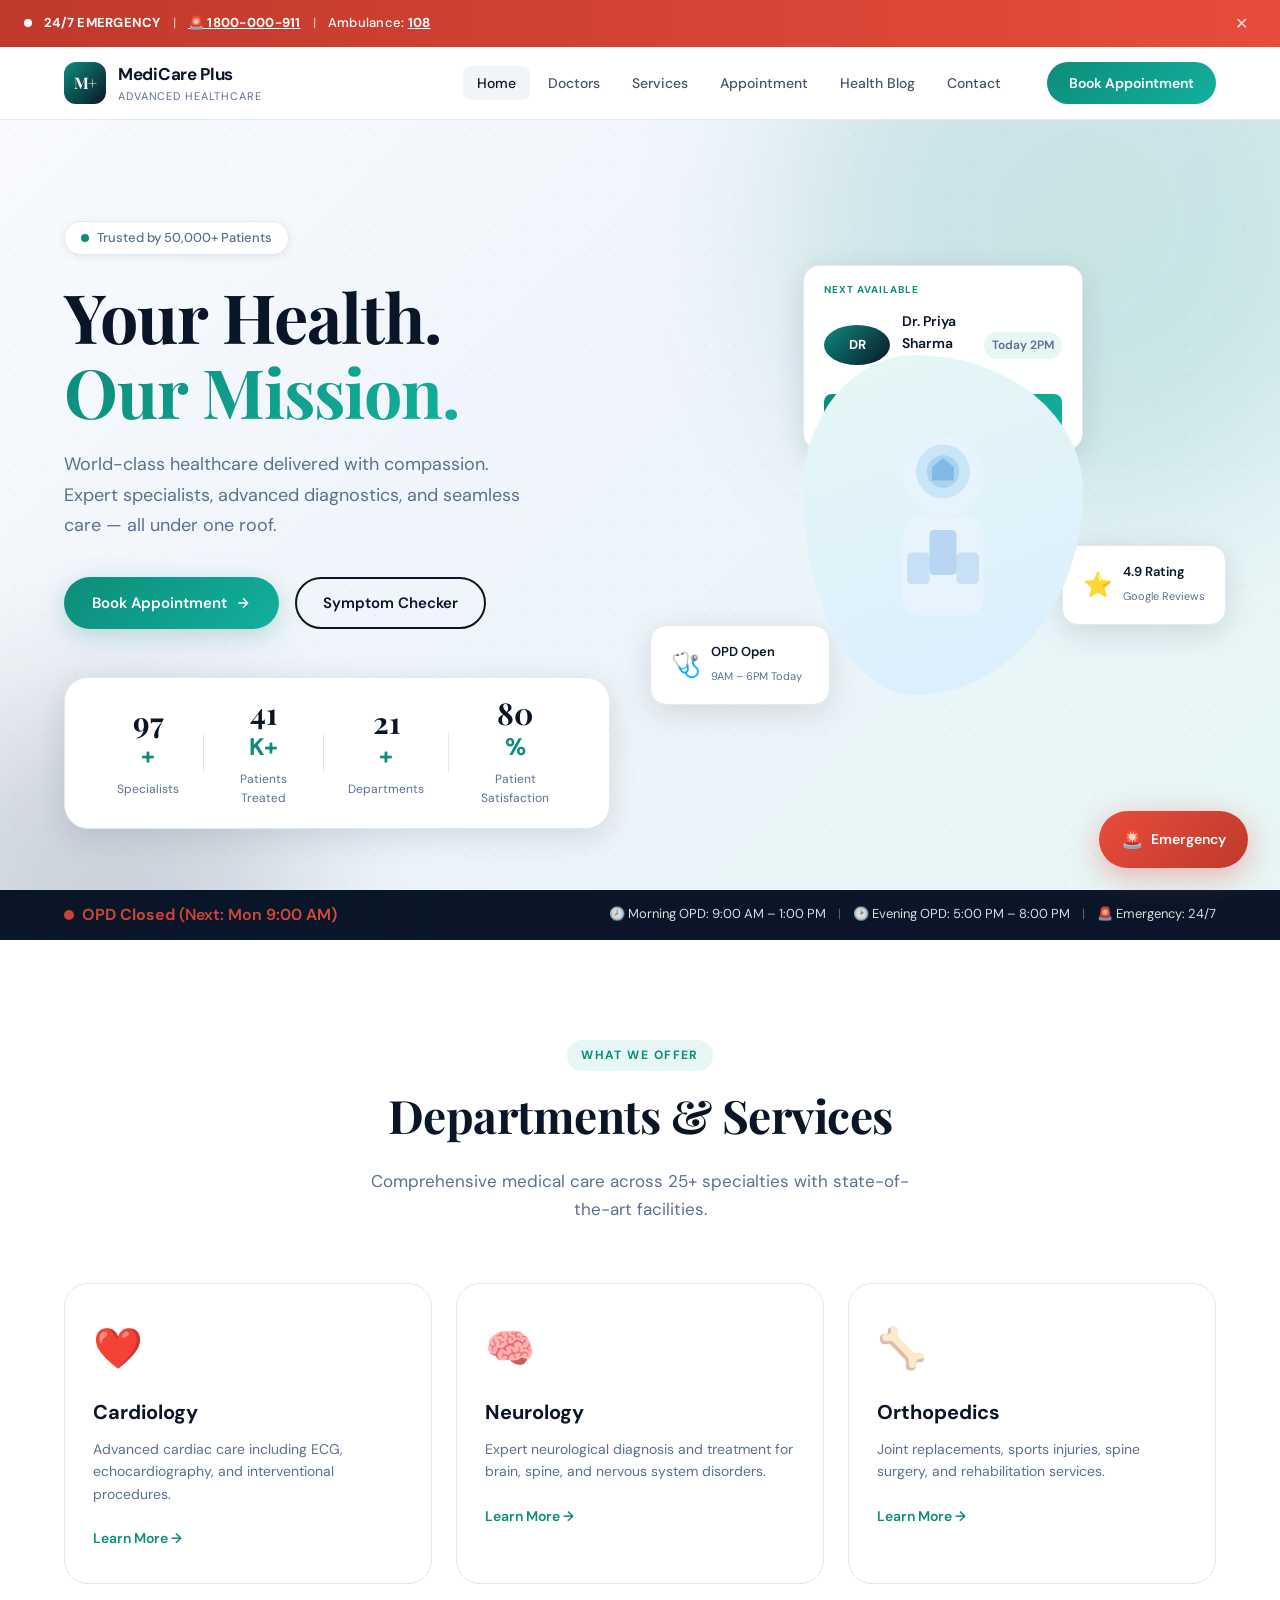
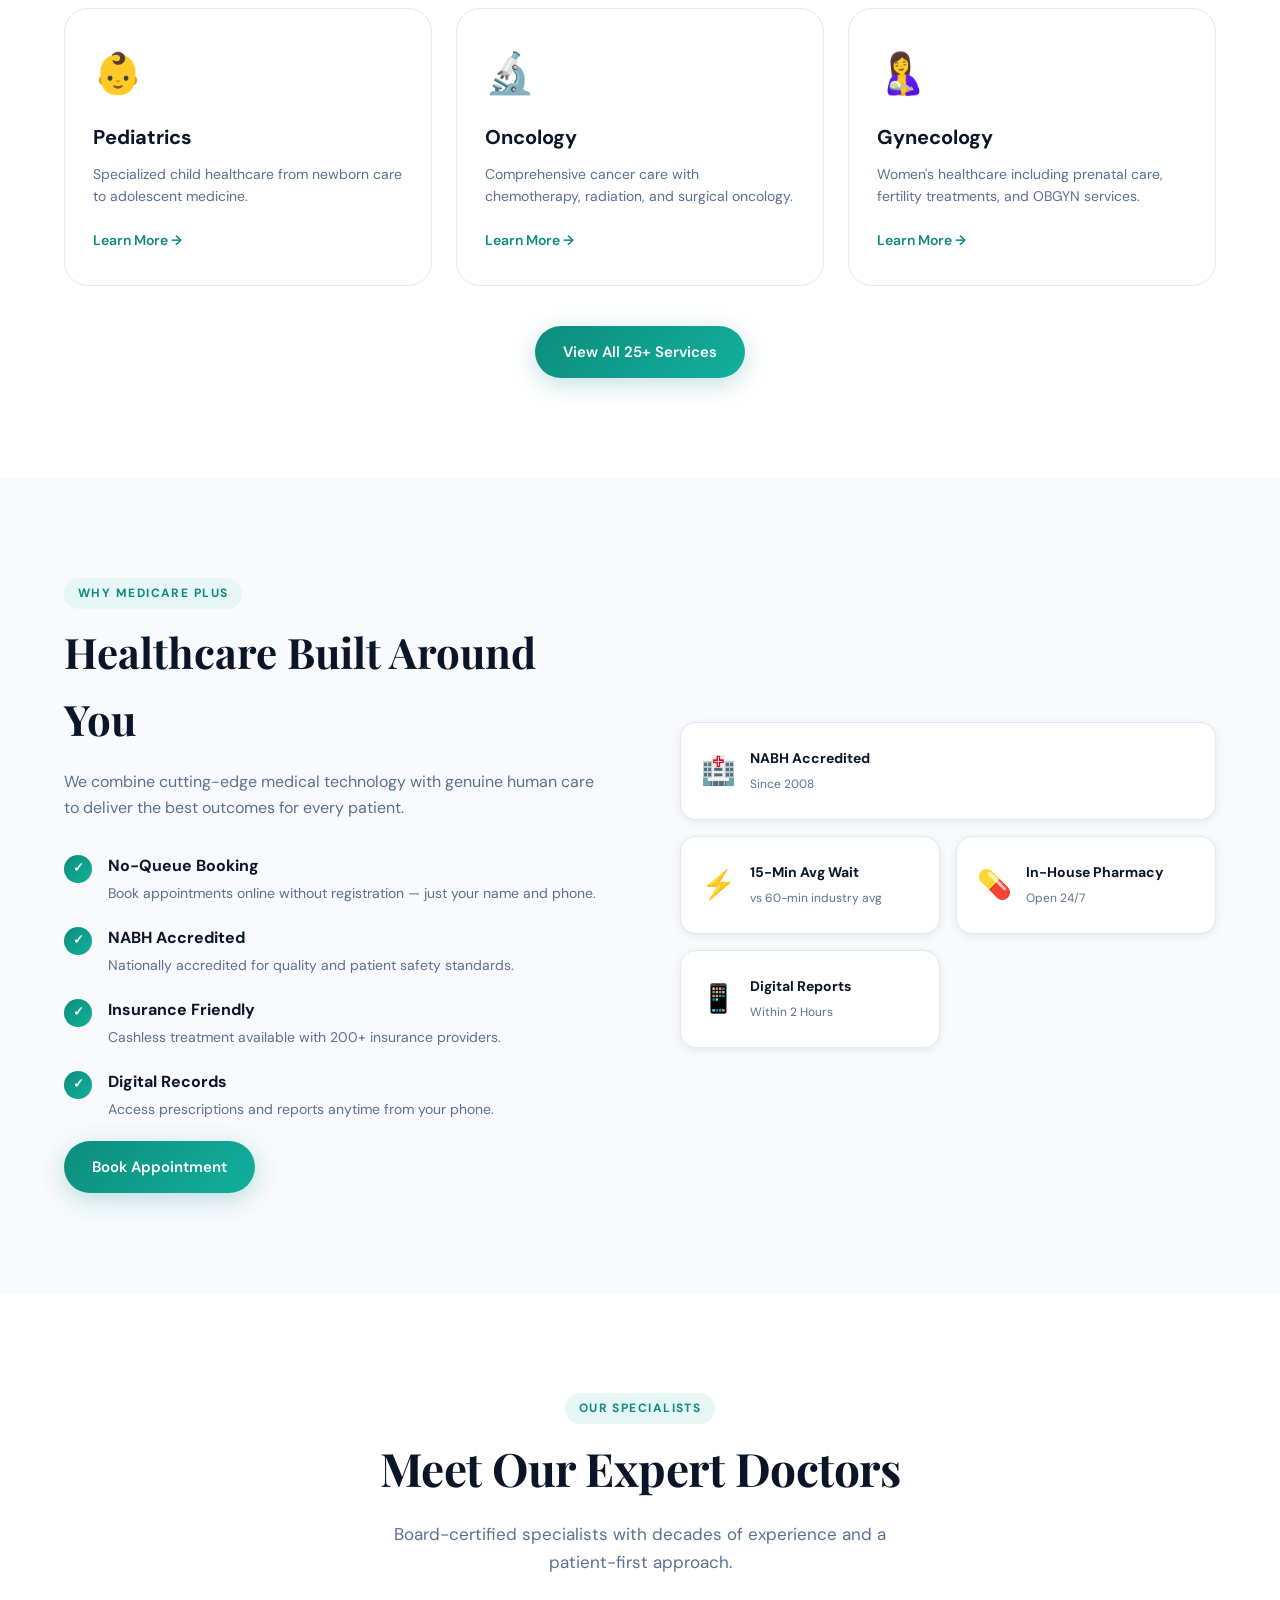
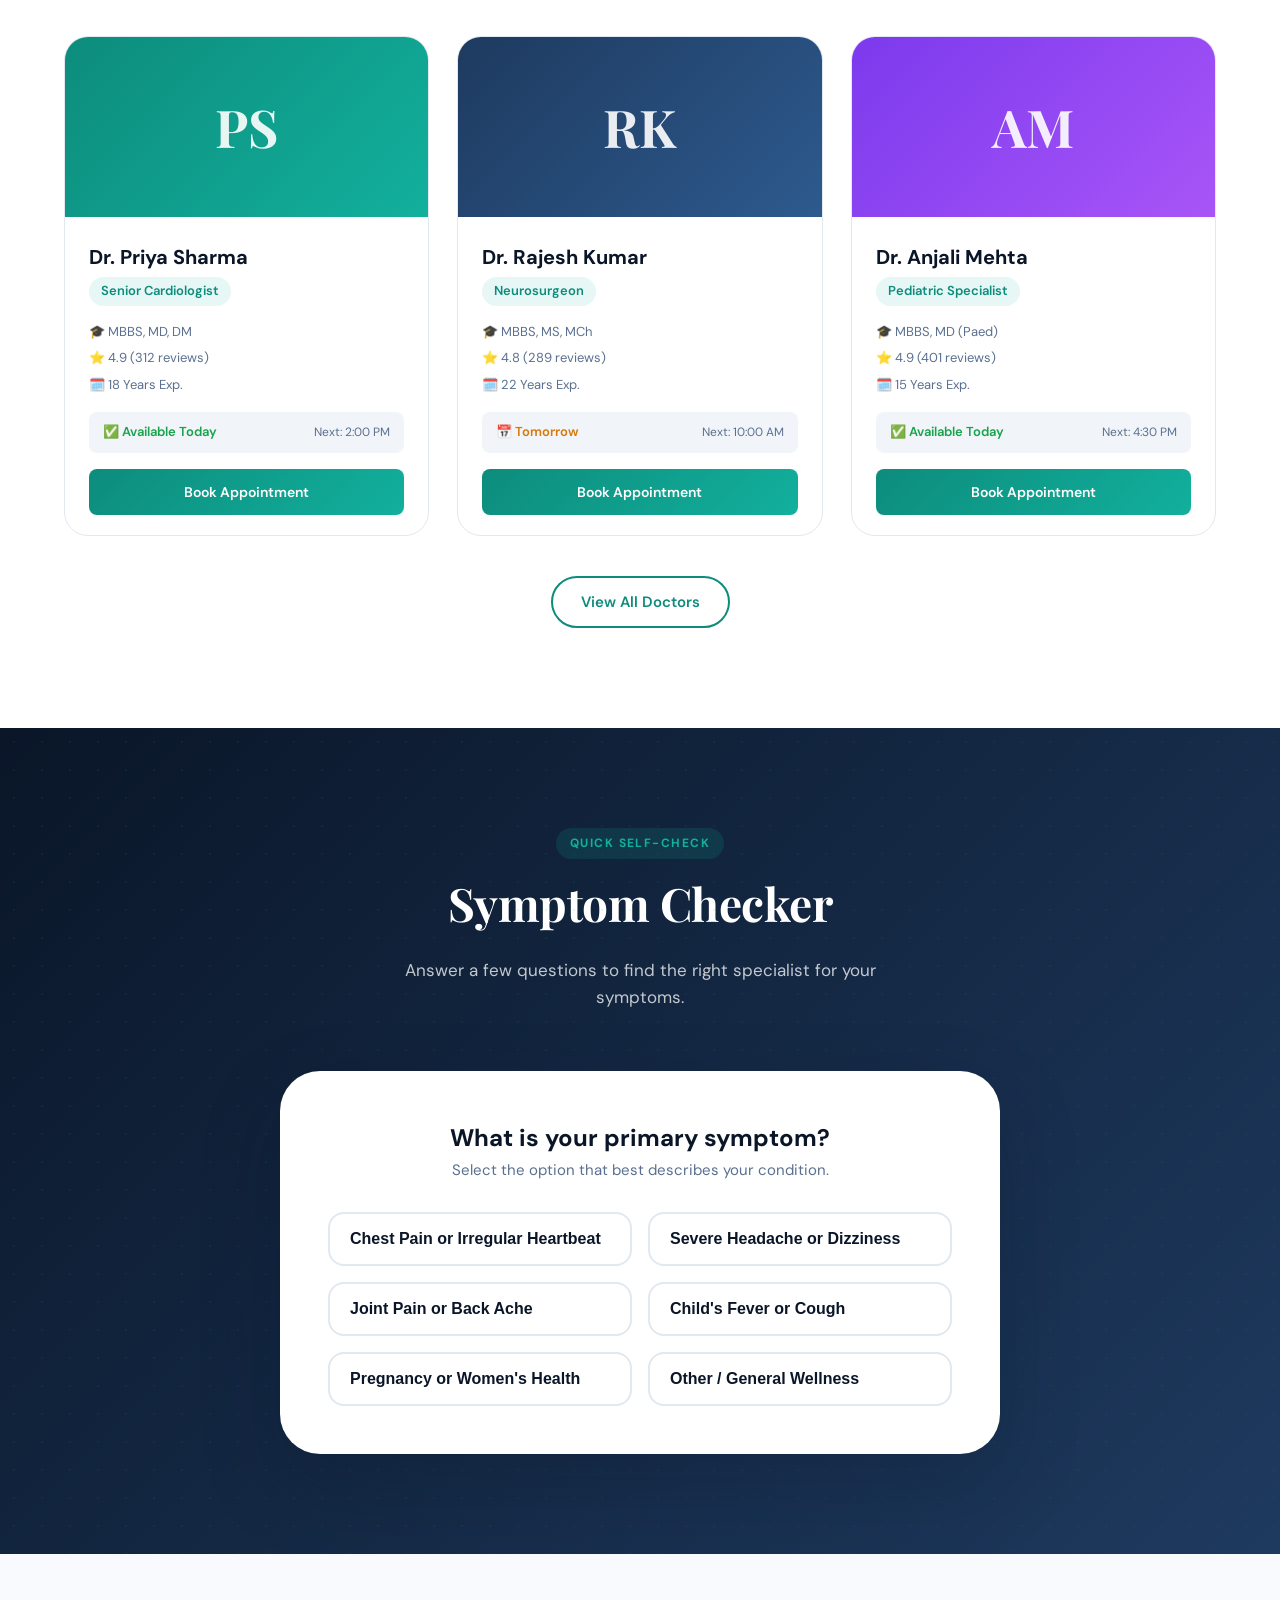
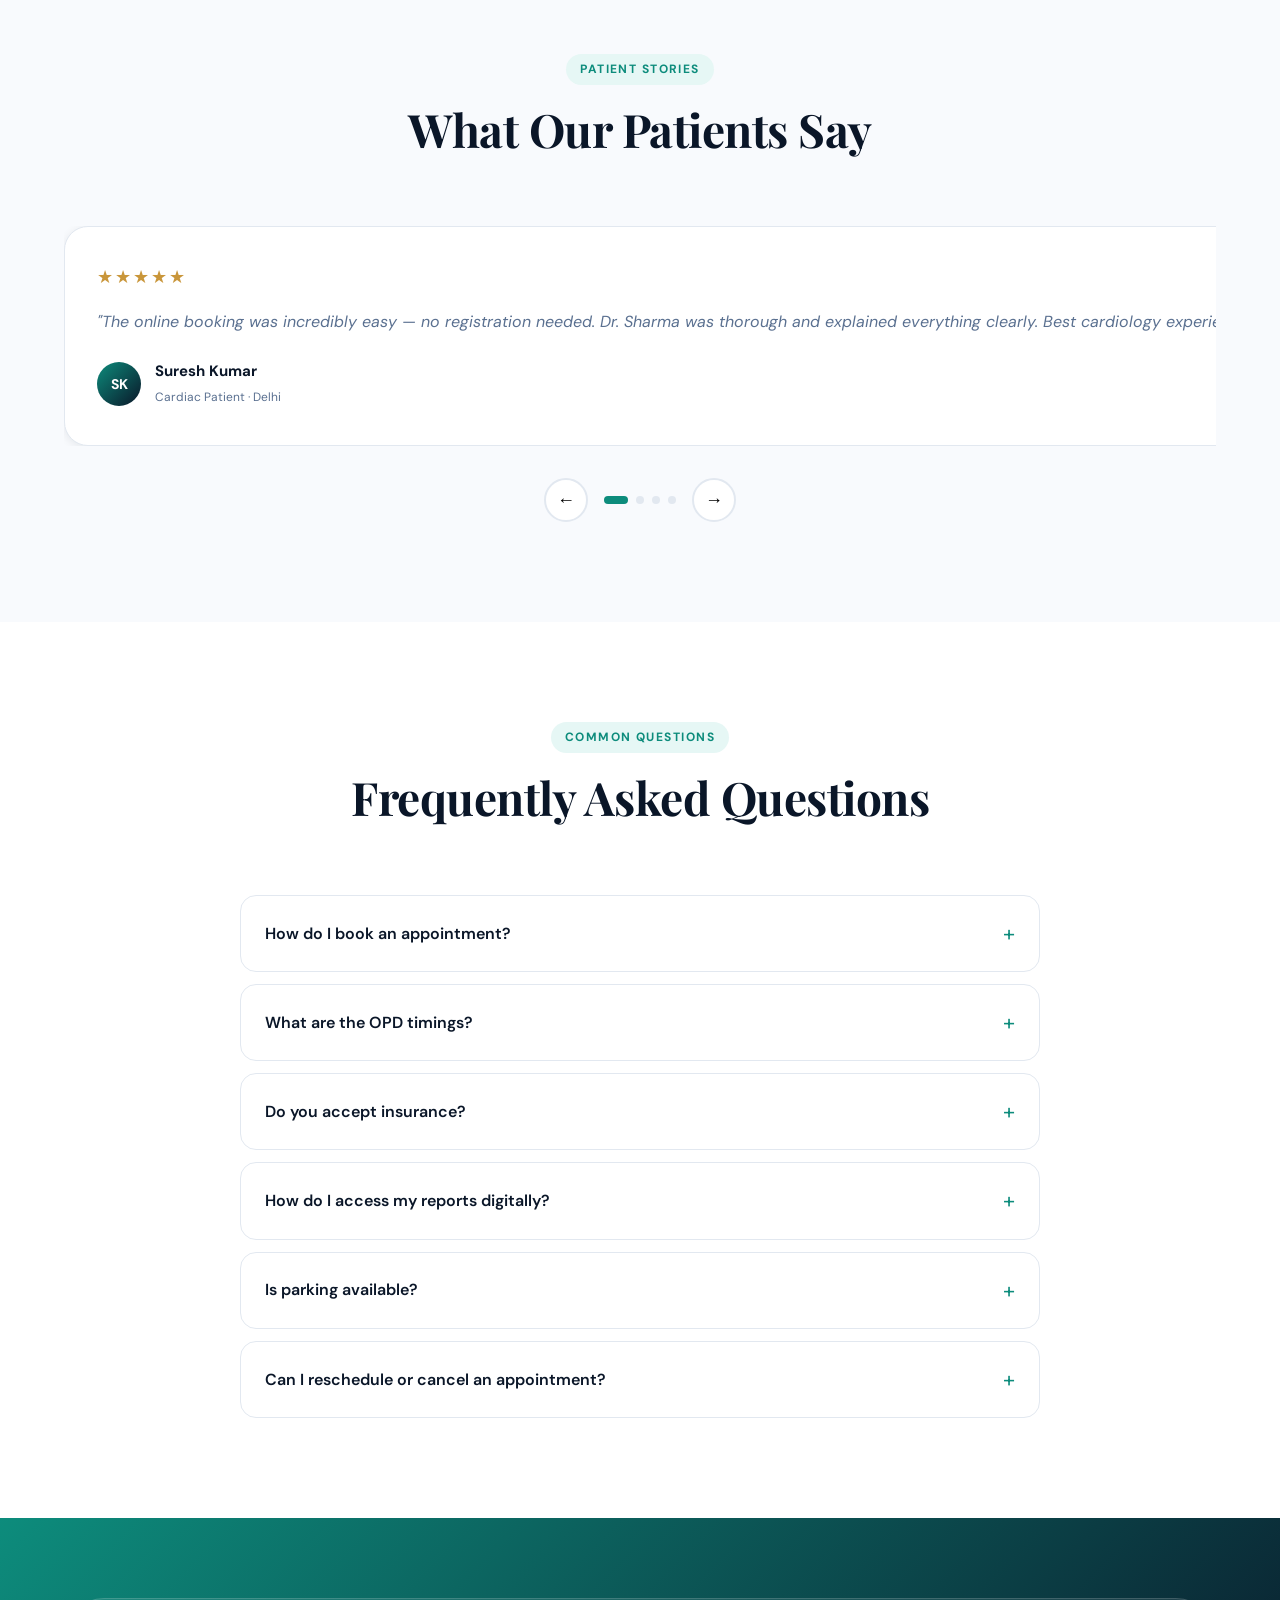
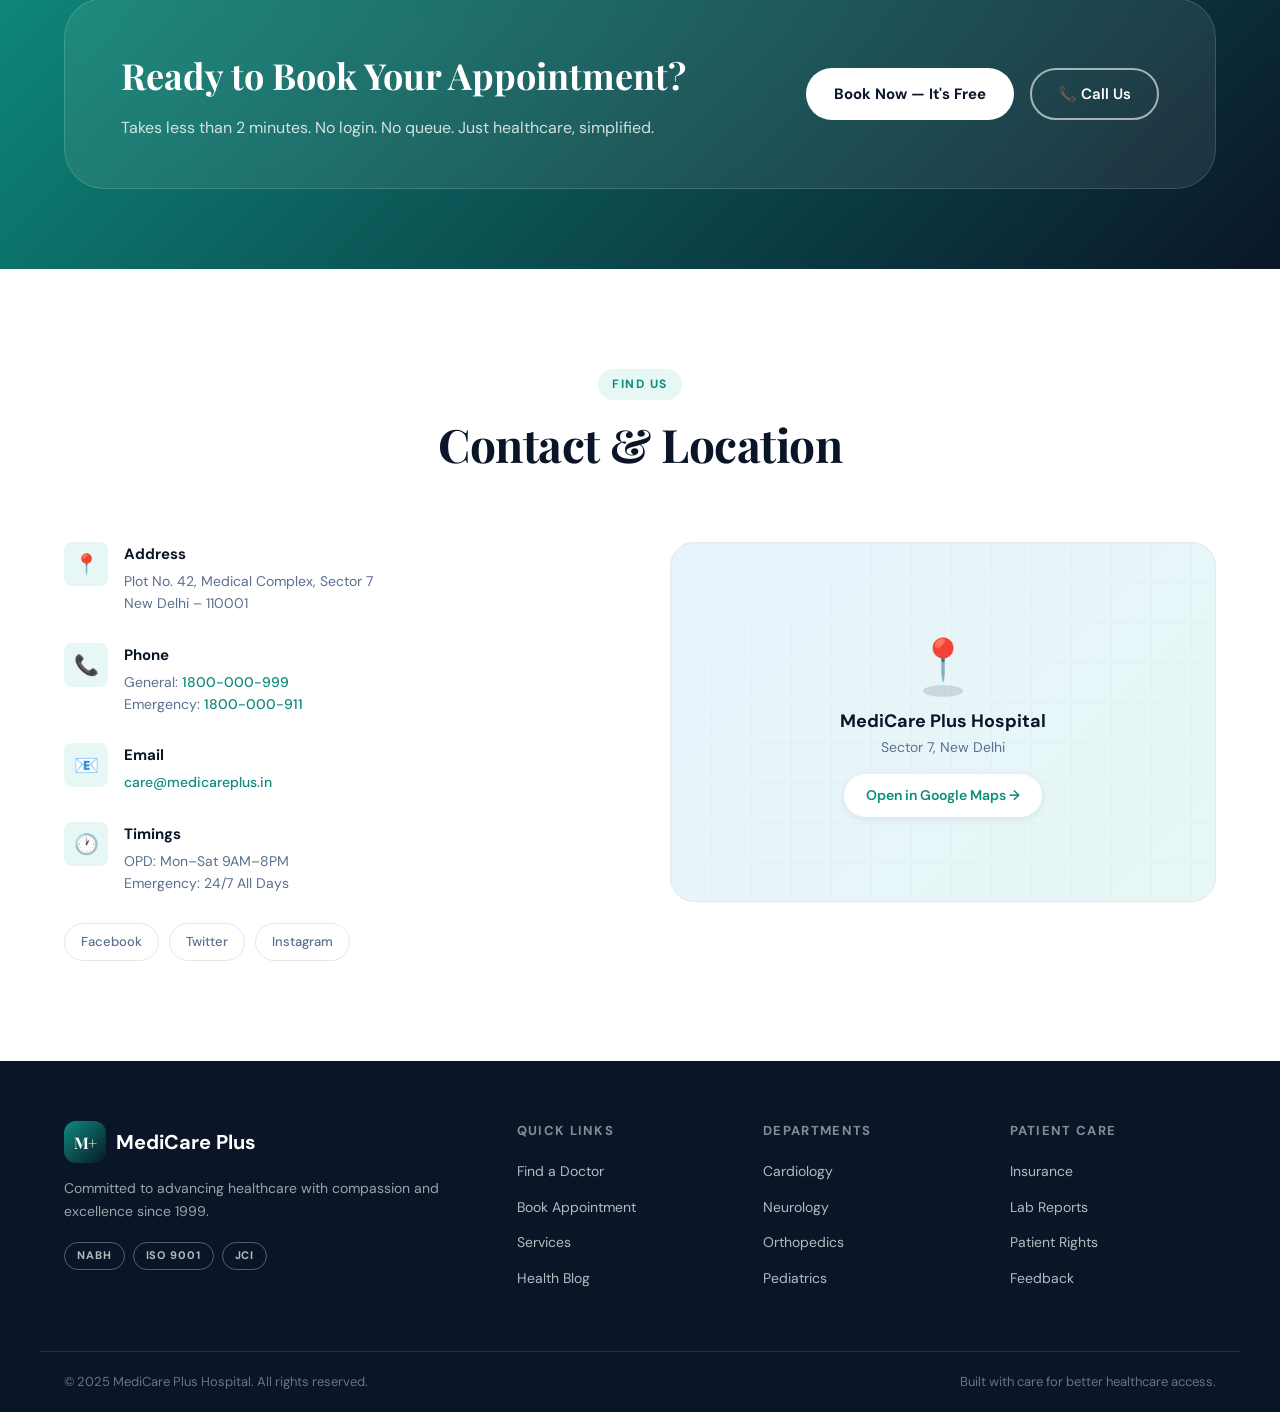
==== commit e57d2b3d: "feat:Make the websites mobile responsive" ====
--- a/index.html
+++ b/index.html
@@ -50,7 +50,7 @@
         <li><a href="#contact">Contact</a></li>
       </ul>
       <a href="appointment.html" class="nav-cta">Book Appointment</a>
-      <button class="nav-hamburger" id="hamburger" onclick="toggleMobileMenu()">
+      <button class="nav-hamburger" id="hamburger">
         <span></span><span></span><span></span>
       </button>
     </div>
--- a/css/styles.css
+++ b/css/styles.css
@@ -800,6 +800,8 @@
   .footer-container { grid-template-columns: 1fr 1fr; gap: 32px; }
   .cta-inner { flex-direction: column; text-align: center; padding: 36px 28px; }
   .testimonial-card { min-width: 100%; }
+  .symptom-checker { padding: 32px; }
+  .opd-container { flex-direction: column; align-items: flex-start; }
 }
 
 @media (max-width: 600px) {
@@ -810,7 +812,16 @@
   .emergency-banner { flex-wrap: wrap; font-size: 12px; }
   .fab-label { display: none; }
   .fab-emergency { padding: 14px; border-radius: 50%; }
-  .hero-stats { gap: 0; padding: 16px 18px; }
+  .hero-stats { flex-direction: column; gap: 16px; align-items: center; padding: 16px 18px; }
+  .stat-divider { display: none; }
+  .hero-stats .stat-item { padding: 10px 0; border-bottom: 1px solid var(--gray-200); width: 100%; }
+  .hero-stats .stat-item:last-child { border-bottom: none; }
+  .hero-actions { flex-direction: column; width: 100%; }
+  .hero-actions a { width: 100%; text-align: center; justify-content: center; }
   .doctors-grid { grid-template-columns: 1fr; }
   .services-grid { grid-template-columns: 1fr; }
+  .symptom-checker { padding: 24px; }
+  .cta-actions { flex-direction: column; width: 100%; }
+  .cta-actions a { width: 100%; text-align: center; justify-content: center; }
+  .testimonial-card { padding: 24px 20px; }
 }
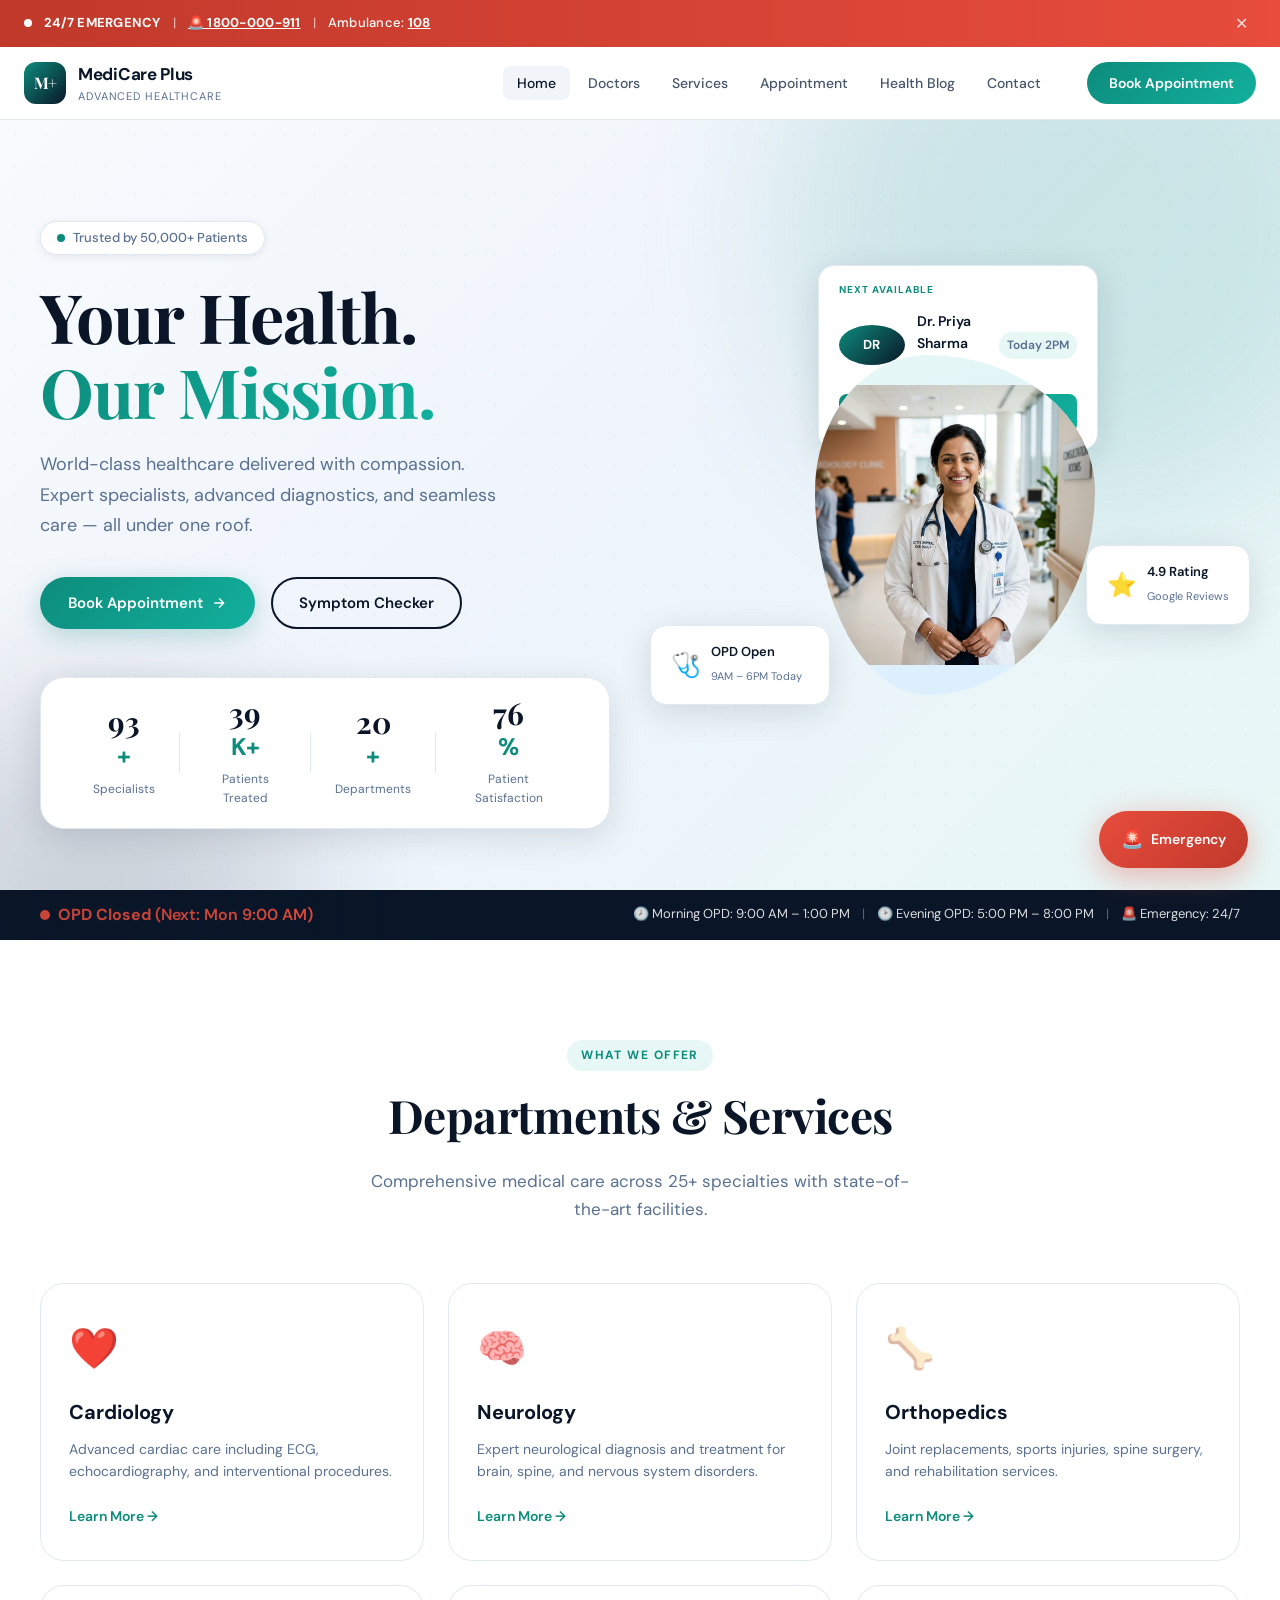
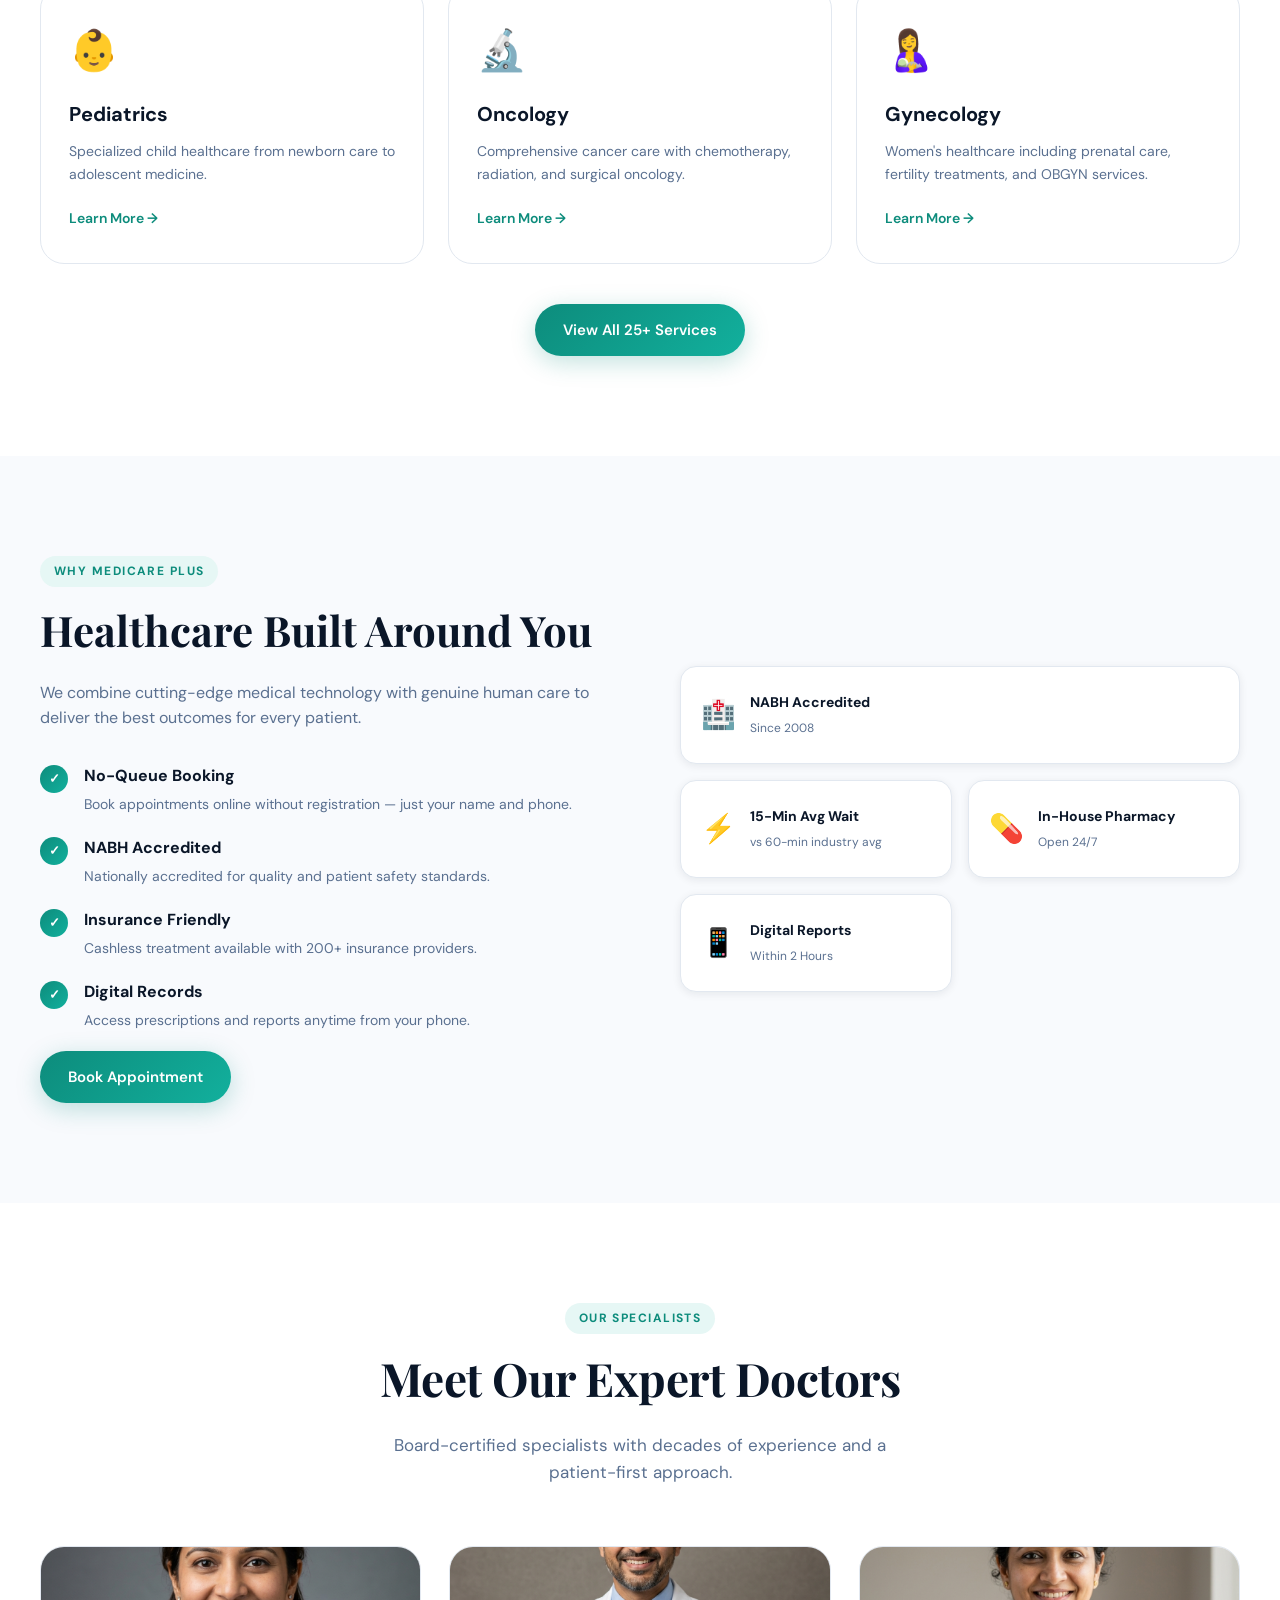
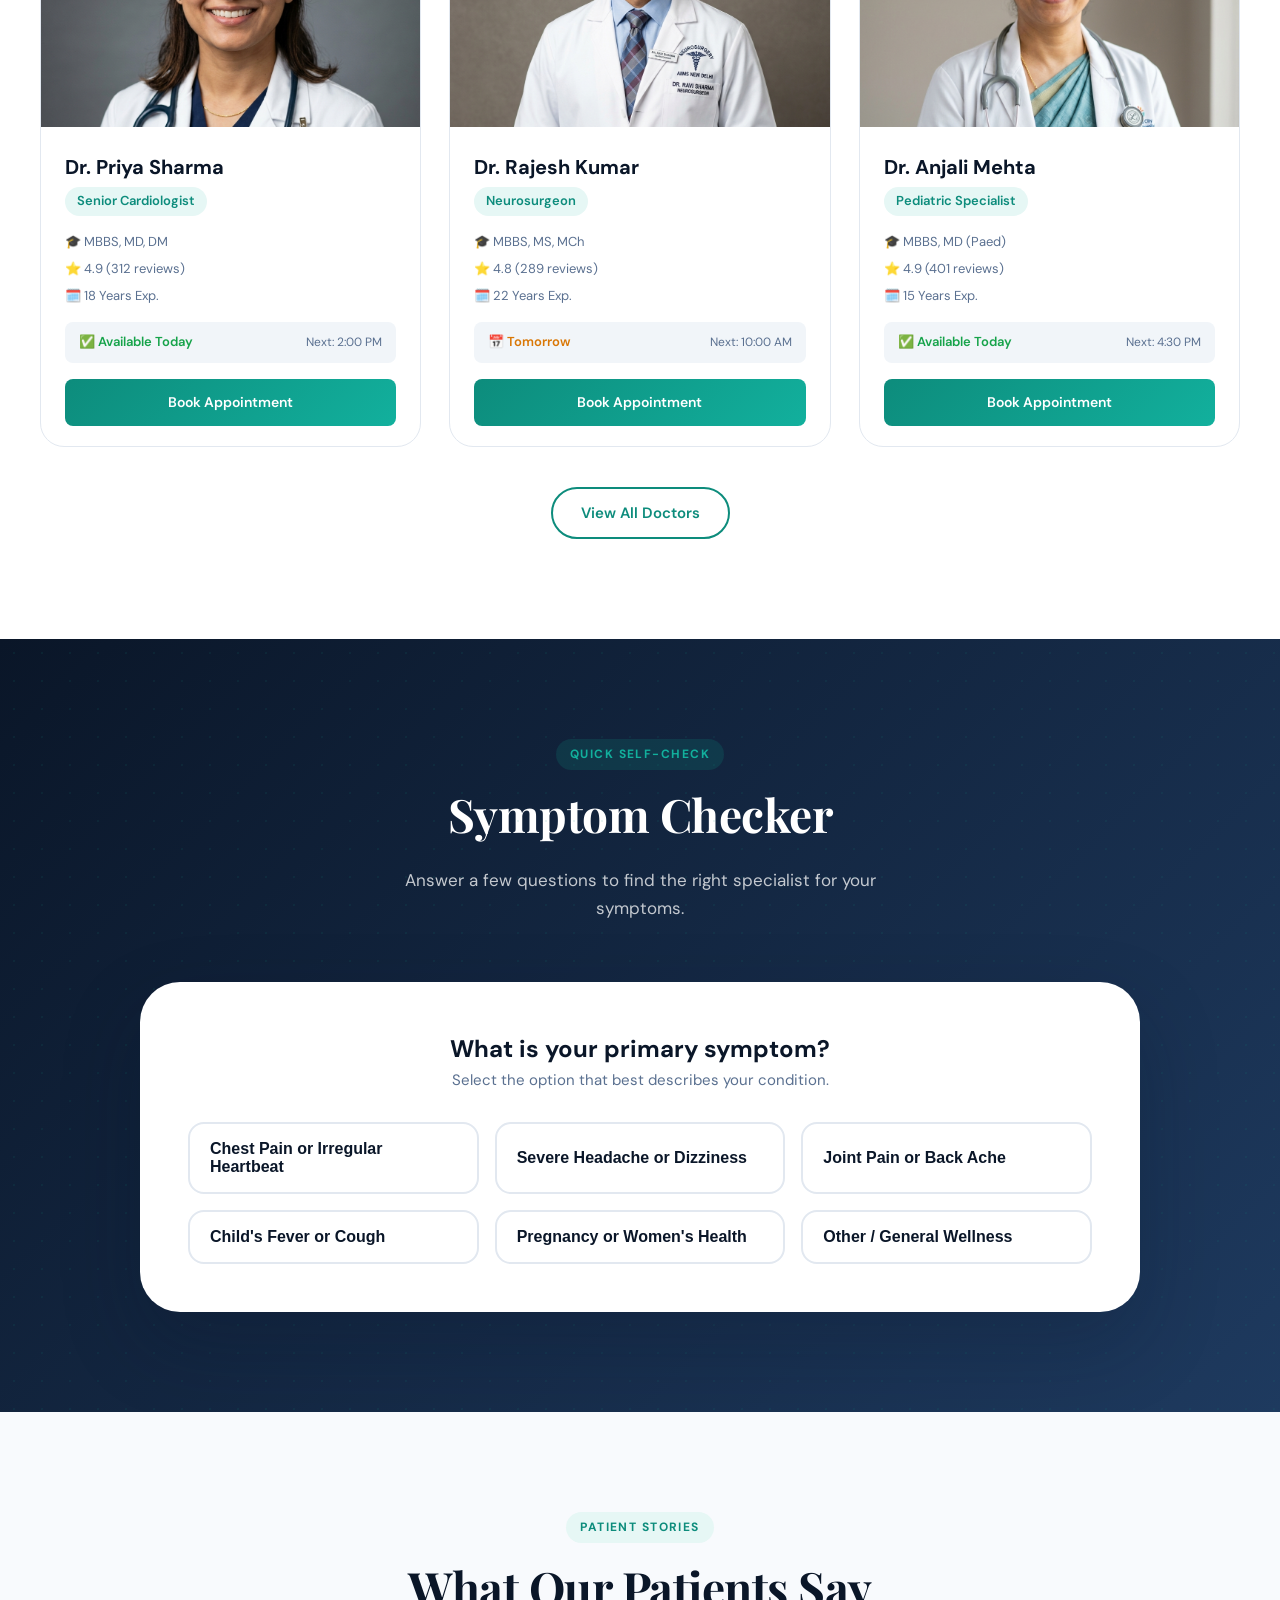
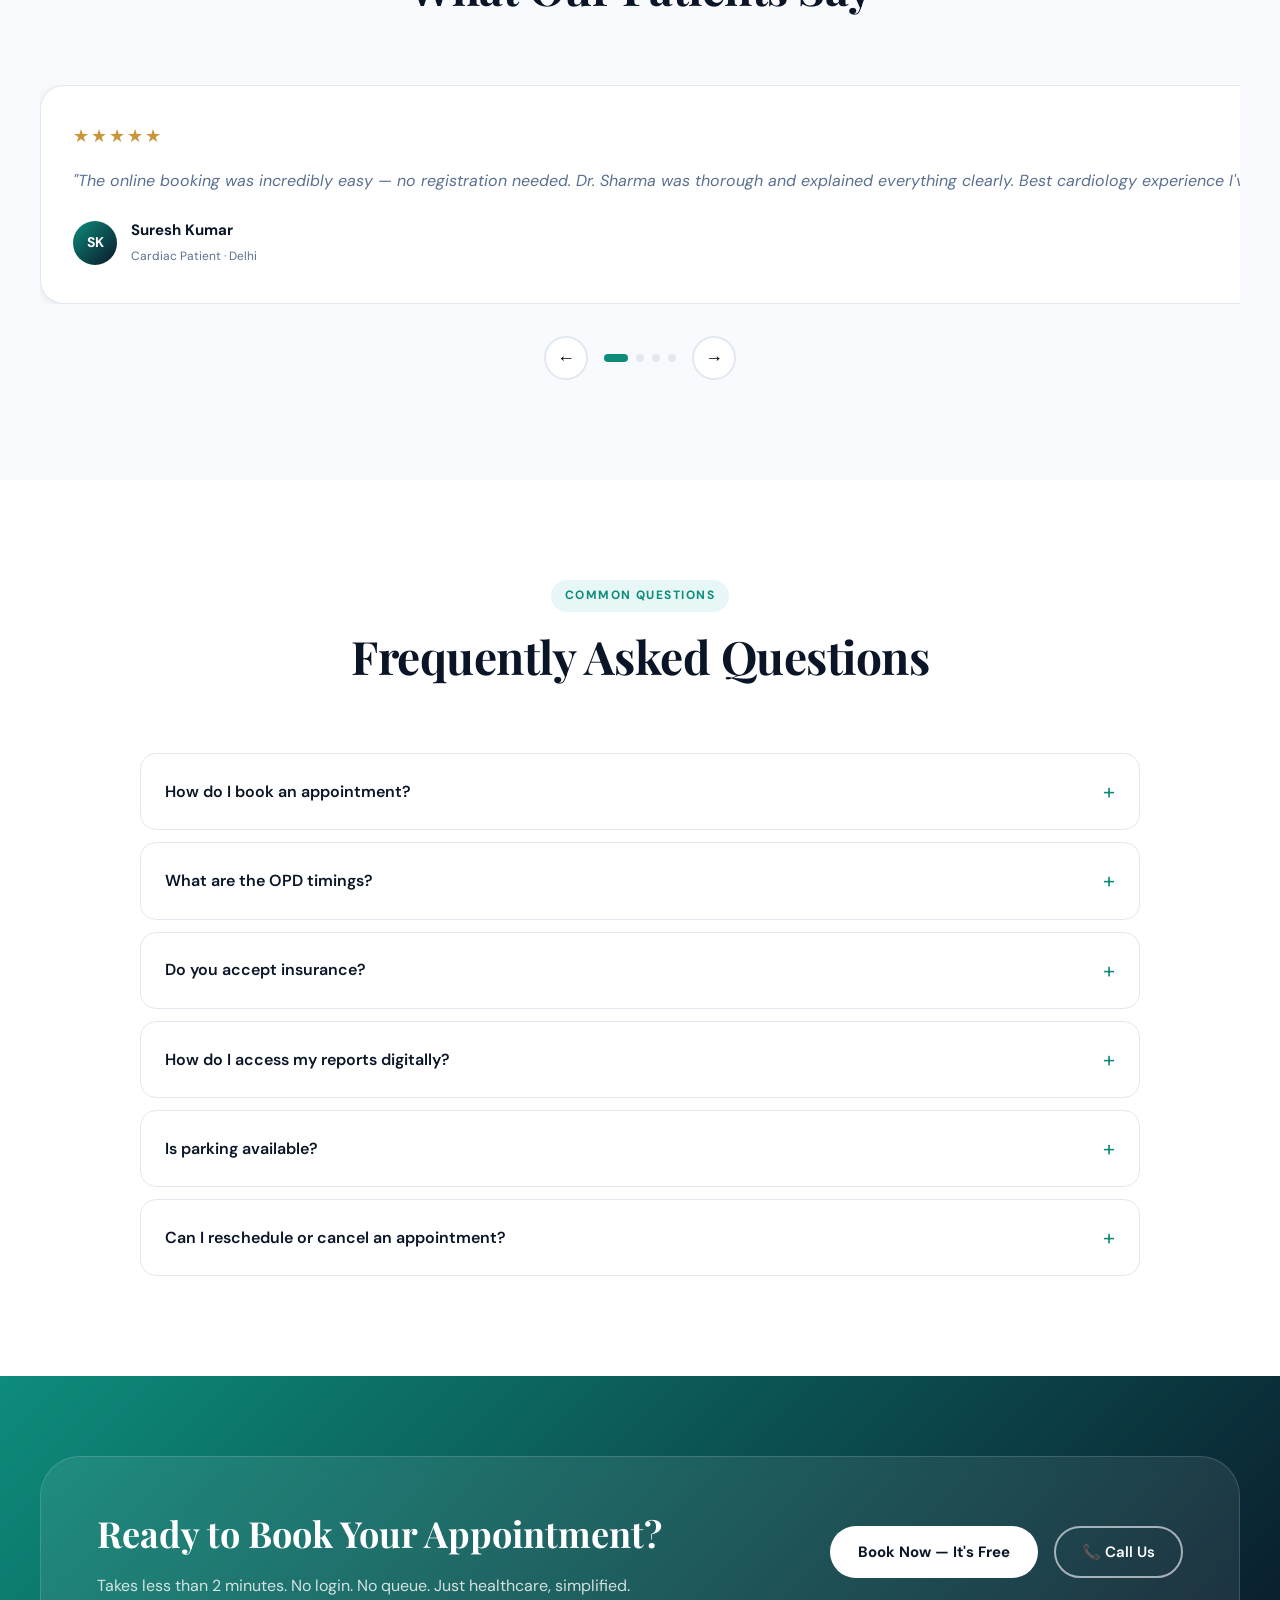
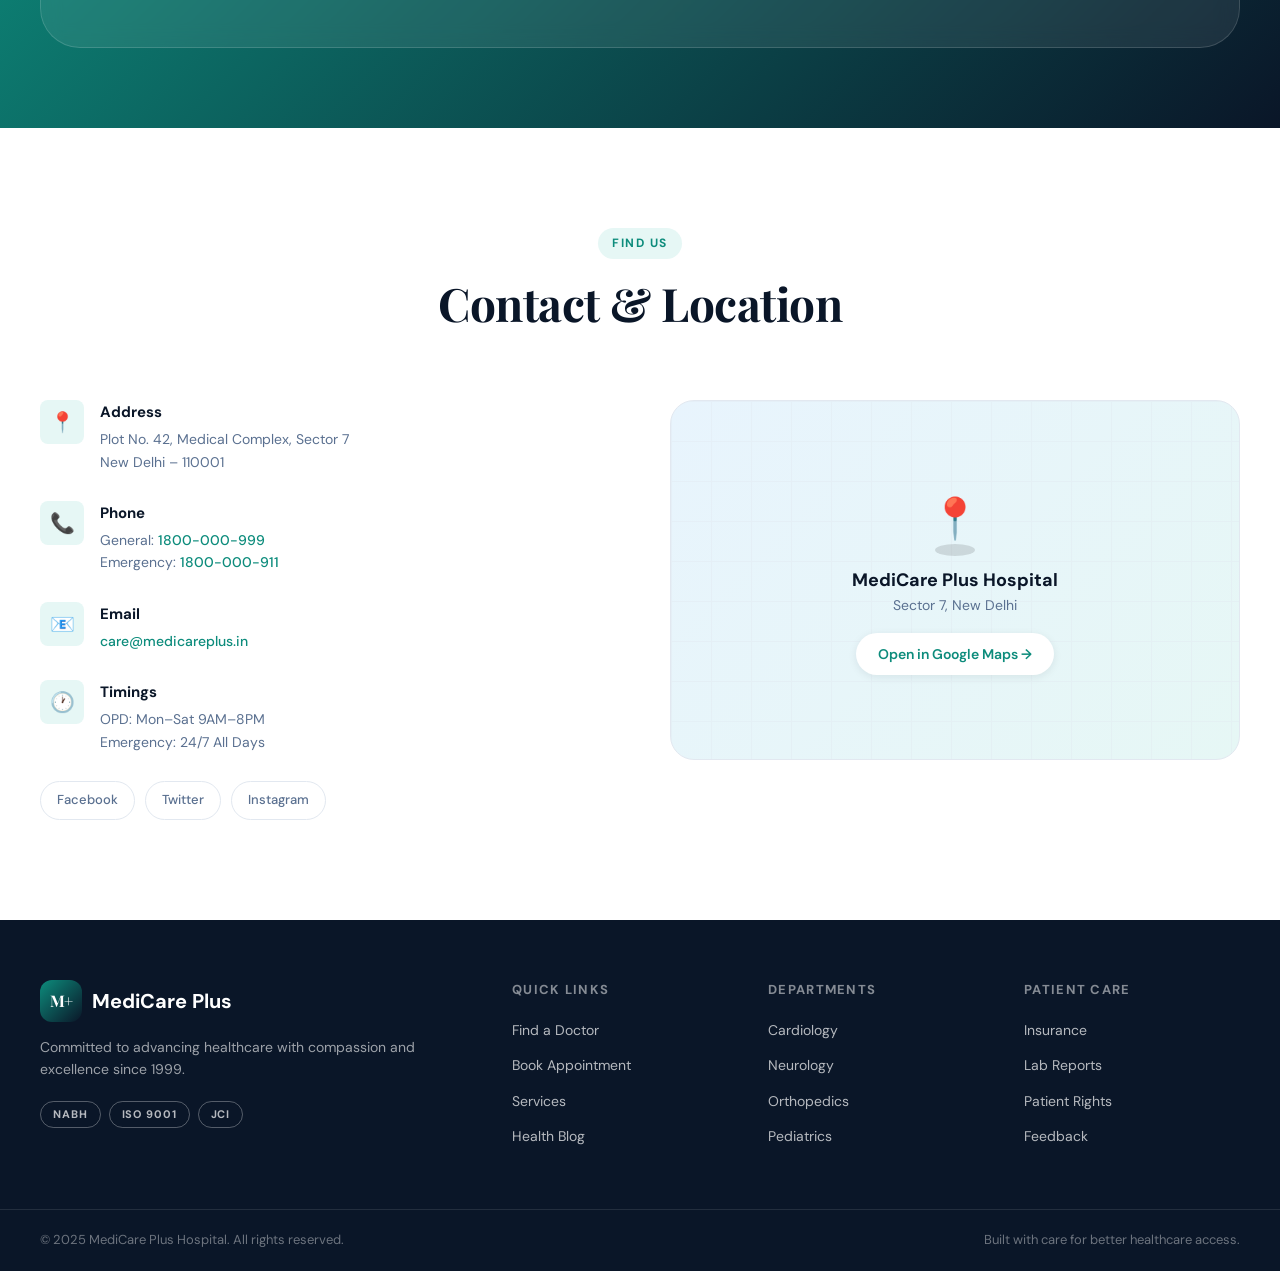
==== commit 893796e5: "feat:Make the websites mobile responsive" ====
--- a/index.html
+++ b/index.html
@@ -134,16 +134,7 @@
         </div>
         <div class="hero-img-wrap">
           <div class="hero-img-placeholder">
-            <svg viewBox="0 0 200 240" xmlns="http://www.w3.org/2000/svg">
-              <circle cx="100" cy="70" r="45" fill="#e8f4fd"/>
-              <rect x="55" y="115" width="90" height="110" rx="20" fill="#e8f4fd"/>
-              <circle cx="100" cy="65" r="30" fill="#c8e6f7"/>
-              <rect x="85" y="130" width="30" height="50" rx="5" fill="#4a90d9" opacity="0.3"/>
-              <rect x="60" y="155" width="25" height="35" rx="5" fill="#4a90d9" opacity="0.2"/>
-              <rect x="115" y="155" width="25" height="35" rx="5" fill="#4a90d9" opacity="0.2"/>
-              <circle cx="100" cy="65" r="18" fill="#a8d4f0"/>
-              <path d="M88 60 L100 50 L112 60 L112 75 L88 75 Z" fill="#4a90d9" opacity="0.4"/>
-            </svg>
+            <img src="assets/hero_doctor.png" alt="Friendly female doctor at MediCare Plus" style="width: 100%; height: 100%; object-fit: cover;">
           </div>
         </div>
       </div>
@@ -304,8 +295,8 @@
       </div>
       <div class="doctors-grid">
         <div class="doctor-card reveal">
-          <div class="doc-photo doc-photo-1">
-            <div class="doc-initials">PS</div>
+          <div class="doc-photo doc-photo-1" style="padding:0;">
+            <img src="assets/doctor_priya.png" alt="Dr. Priya Sharma" style="width: 100%; height: 100%; object-fit: cover;">
           </div>
           <div class="doc-info">
             <h3>Dr. Priya Sharma</h3>
@@ -323,8 +314,8 @@
           </div>
         </div>
         <div class="doctor-card reveal">
-          <div class="doc-photo doc-photo-2">
-            <div class="doc-initials">RK</div>
+          <div class="doc-photo doc-photo-2" style="padding:0;">
+            <img src="assets/doctor_rajesh.png" alt="Dr. Rajesh Kumar" style="width: 100%; height: 100%; object-fit: cover;">
           </div>
           <div class="doc-info">
             <h3>Dr. Rajesh Kumar</h3>
@@ -342,8 +333,8 @@
           </div>
         </div>
         <div class="doctor-card reveal">
-          <div class="doc-photo doc-photo-3">
-            <div class="doc-initials">AM</div>
+          <div class="doc-photo doc-photo-3" style="padding:0;">
+            <img src="assets/doctor_anjali.png" alt="Dr. Anjali Mehta" style="width: 100%; height: 100%; object-fit: cover;">
           </div>
           <div class="doc-info">
             <h3>Dr. Anjali Mehta</h3>
--- a/css/styles.css
+++ b/css/styles.css
@@ -59,7 +59,7 @@
 ul { list-style: none; }
 img { max-width: 100%; display: block; }
 
-.container { max-width: 1200px; margin: 0 auto; padding: 0 24px; }
+.container { max-width: 1440px; margin: 0 auto; padding: 0 40px; }
 .section-pad { padding: 100px 0; }
 .text-center { text-align: center; }
 .mt-40 { margin-top: 40px; }
@@ -143,7 +143,7 @@
   box-shadow: var(--shadow-md);
 }
 .nav-container {
-  max-width: 1200px; margin: 0 auto;
+  max-width: 1440px; margin: 0 auto;
   padding: 0 24px;
   display: flex; align-items: center; gap: 32px;
   height: 72px;
@@ -227,7 +227,7 @@
   opacity: 0.5;
 }
 .hero-container {
-  max-width: 1200px; margin: 0 auto; padding: 80px 24px 40px;
+  max-width: 1440px; margin: 0 auto; padding: 80px 40px 40px;
   display: grid; grid-template-columns: 1fr 1fr; gap: 60px;
   align-items: center; min-height: calc(100vh - 130px);
 }
@@ -396,7 +396,7 @@
   padding: 12px 0;
 }
 .opd-container {
-  max-width: 1200px; margin: 0 auto; padding: 0 24px;
+  max-width: 1440px; margin: 0 auto; padding: 0 40px;
   display: flex; align-items: center; justify-content: space-between;
   flex-wrap: wrap; gap: 12px;
 }
@@ -563,7 +563,7 @@
 }
 .symptom-checker {
   background: white; border-radius: var(--radius-xl);
-  padding: 48px; max-width: 720px; width: 100%;
+  padding: 48px; max-width: 1000px; margin: 0 auto; width: 100%;
   box-shadow: var(--shadow-xl);
   position: relative;
 }
@@ -617,7 +617,7 @@
 .tc-dot.active { background: var(--teal); width: 24px; border-radius: 4px; }
 
 /* ===== FAQ ===== */
-.faq-grid { max-width: 800px; margin: 0 auto; display: flex; flex-direction: column; gap: 12px; }
+.faq-grid { max-width: 1000px; margin: 0 auto; display: flex; flex-direction: column; gap: 12px; }
 .faq-item {
   background: white; border: 1px solid var(--gray-200);
   border-radius: var(--radius-md); overflow: hidden;
@@ -747,7 +747,7 @@
 .footer { background: var(--navy); color: white; }
 .footer-top { padding: 60px 0; }
 .footer-container {
-  max-width: 1200px; margin: 0 auto; padding: 0 24px;
+  max-width: 1440px; margin: 0 auto; padding: 0 40px;
   display: grid; grid-template-columns: 2fr 1fr 1fr 1fr; gap: 40px;
 }
 .footer-brand .footer-logo {
@@ -770,7 +770,7 @@
   border-top: 1px solid rgba(255,255,255,0.1);
   padding: 20px 0;
   display: flex; justify-content: space-between; align-items: center;
-  max-width: 1200px; margin: 0 auto; padding: 20px 24px;
+  max-width: 1440px; margin: 0 auto; padding: 20px 40px;
   font-size: 13px; color: rgba(255,255,255,0.4);
 }
 
@@ -788,6 +788,8 @@
 
 /* ===== MOBILE NAV ===== */
 @media (max-width: 900px) {
+  .container, .footer-container, .opd-container { padding: 0 24px; }
+  .footer-bottom { padding: 20px 24px; }
   .nav-links { display: none; flex-direction: column; position: absolute; top: 72px; left: 0; right: 0; background: white; padding: 16px 24px; box-shadow: var(--shadow-md); }
   .nav-links.open { display: flex; }
   .nav-hamburger { display: flex; }
